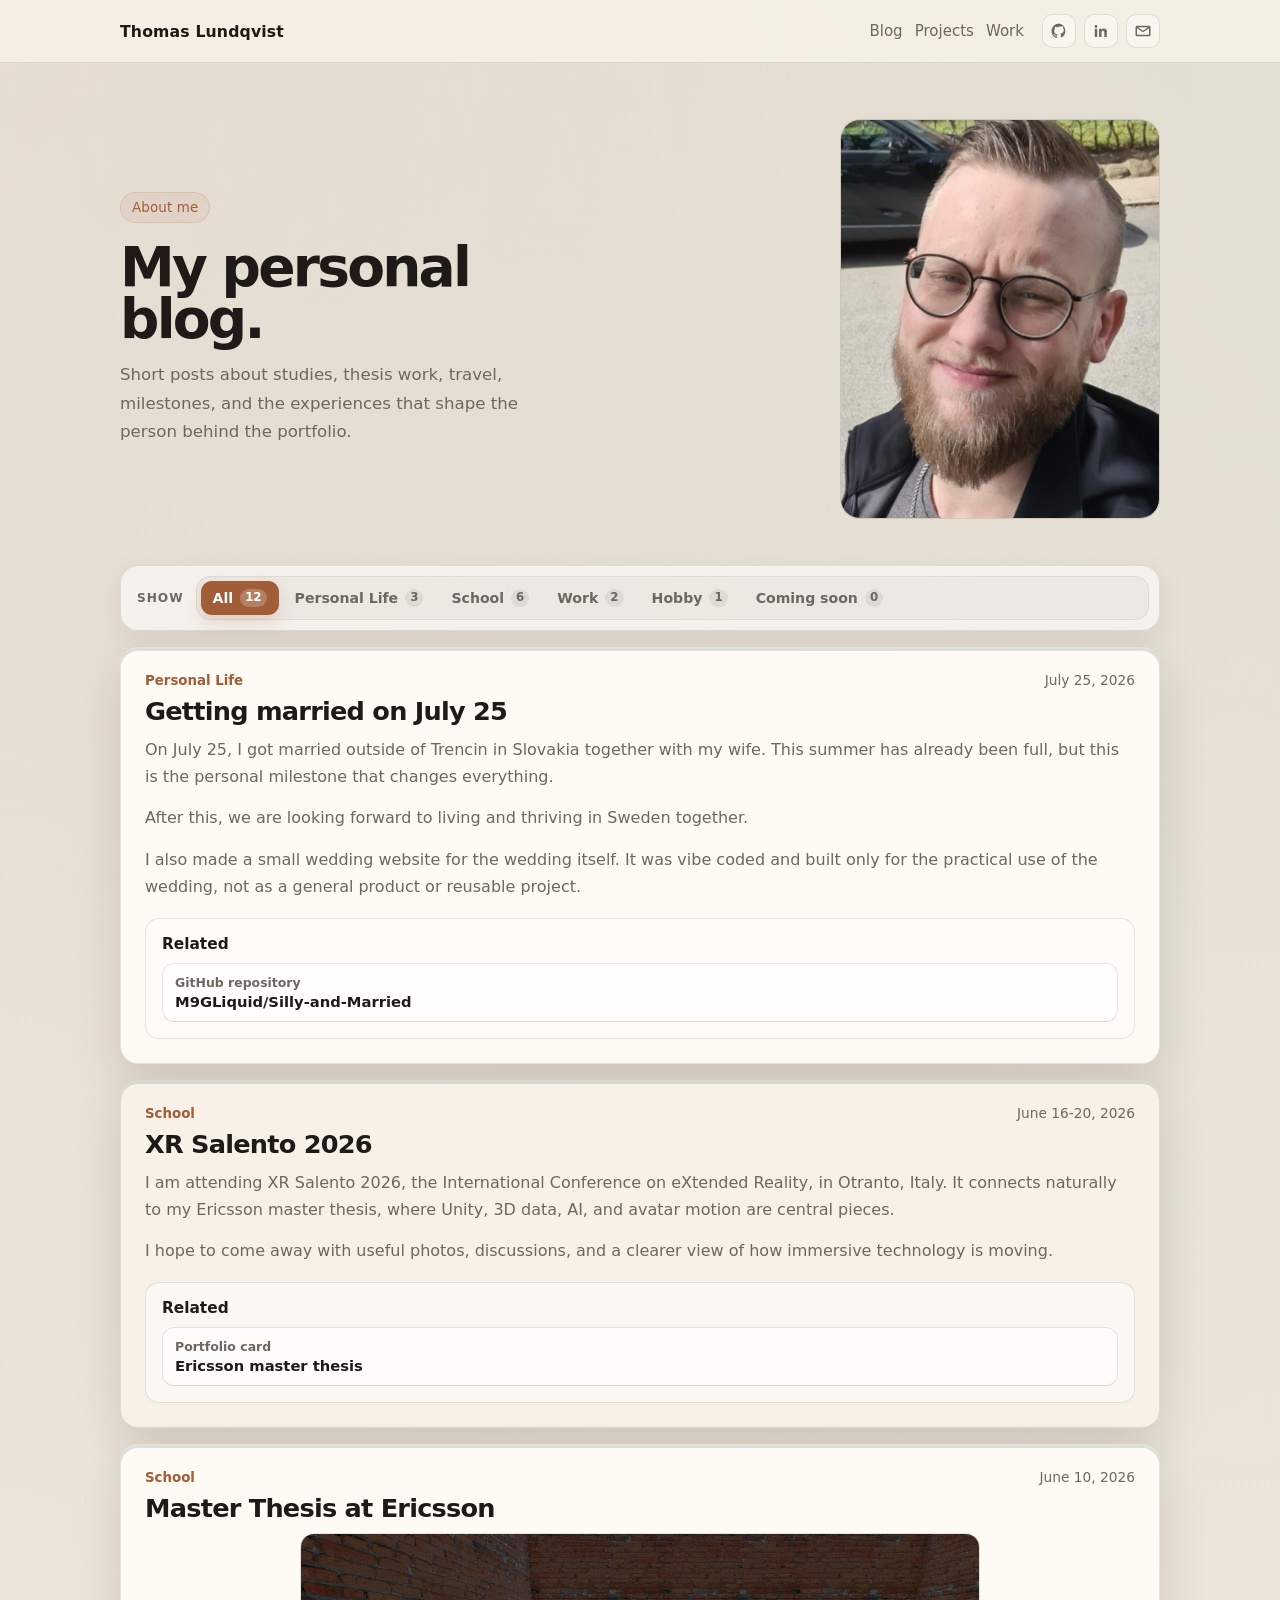
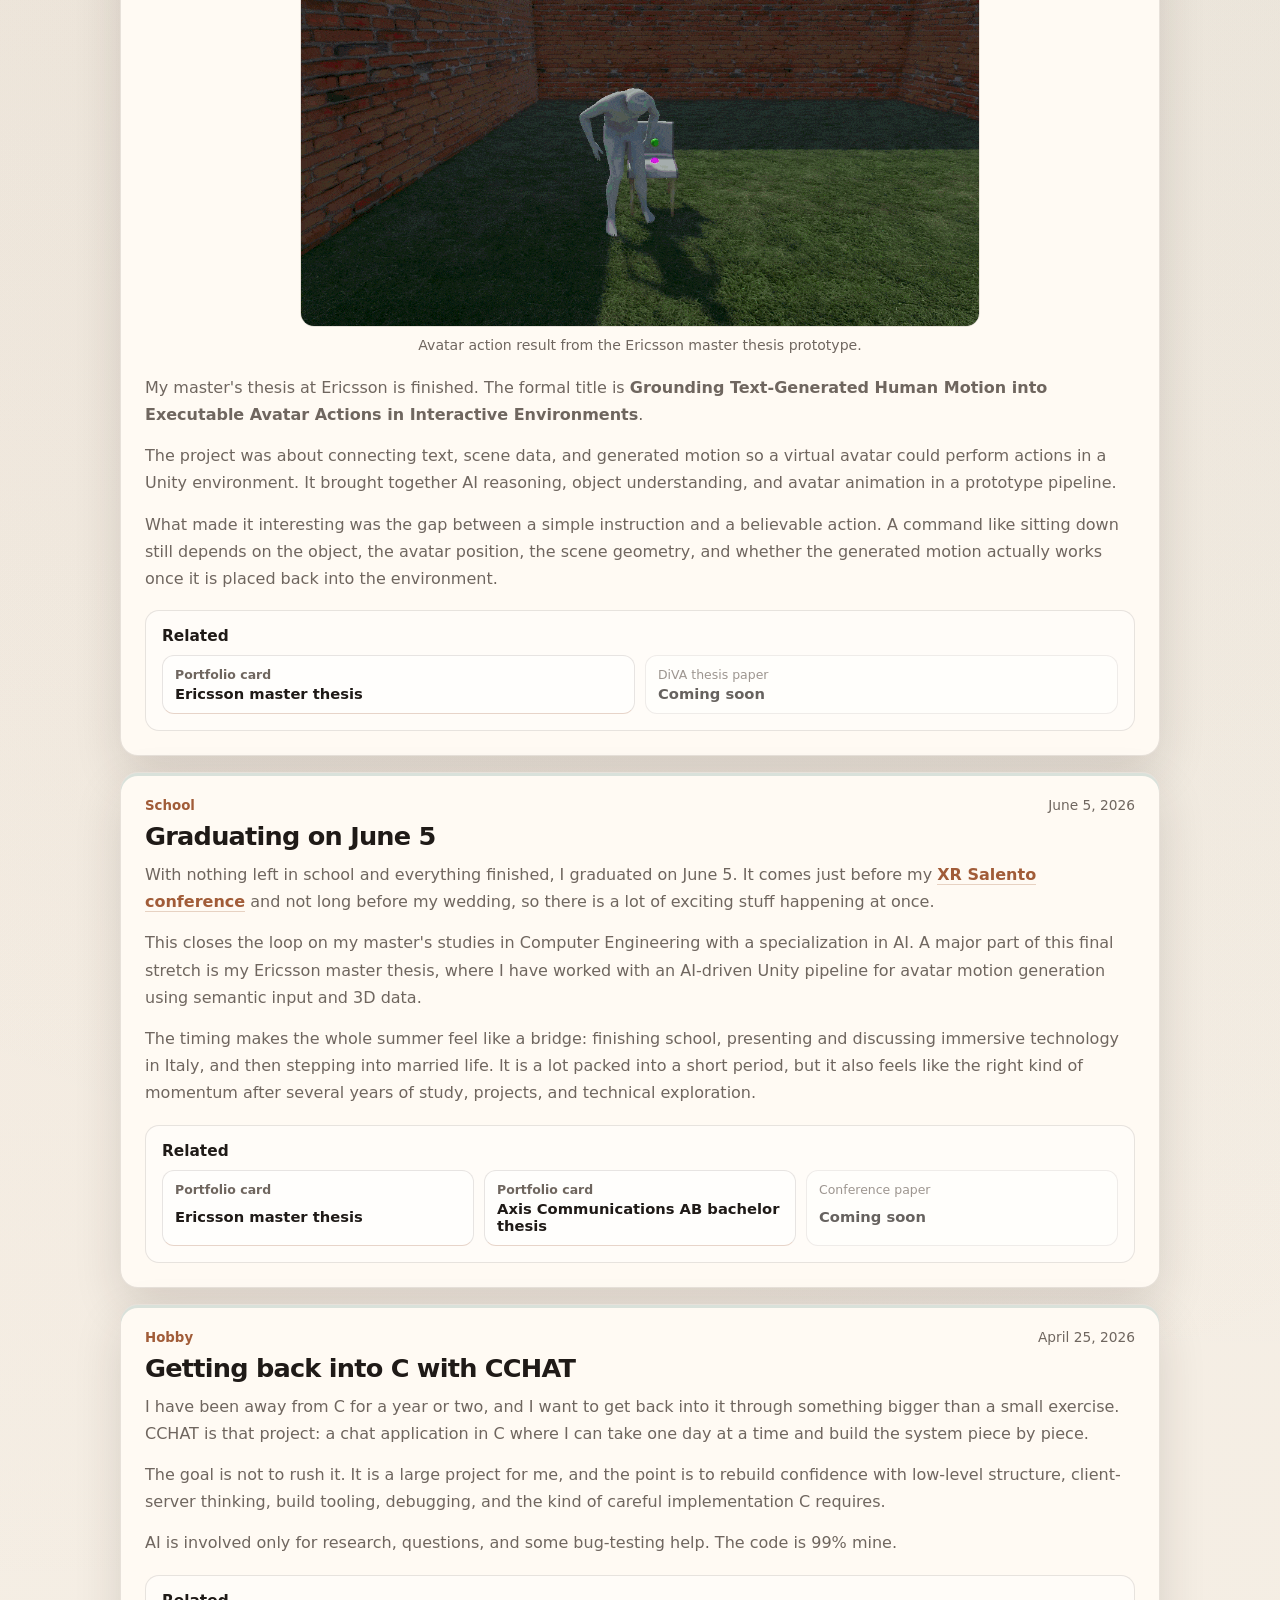
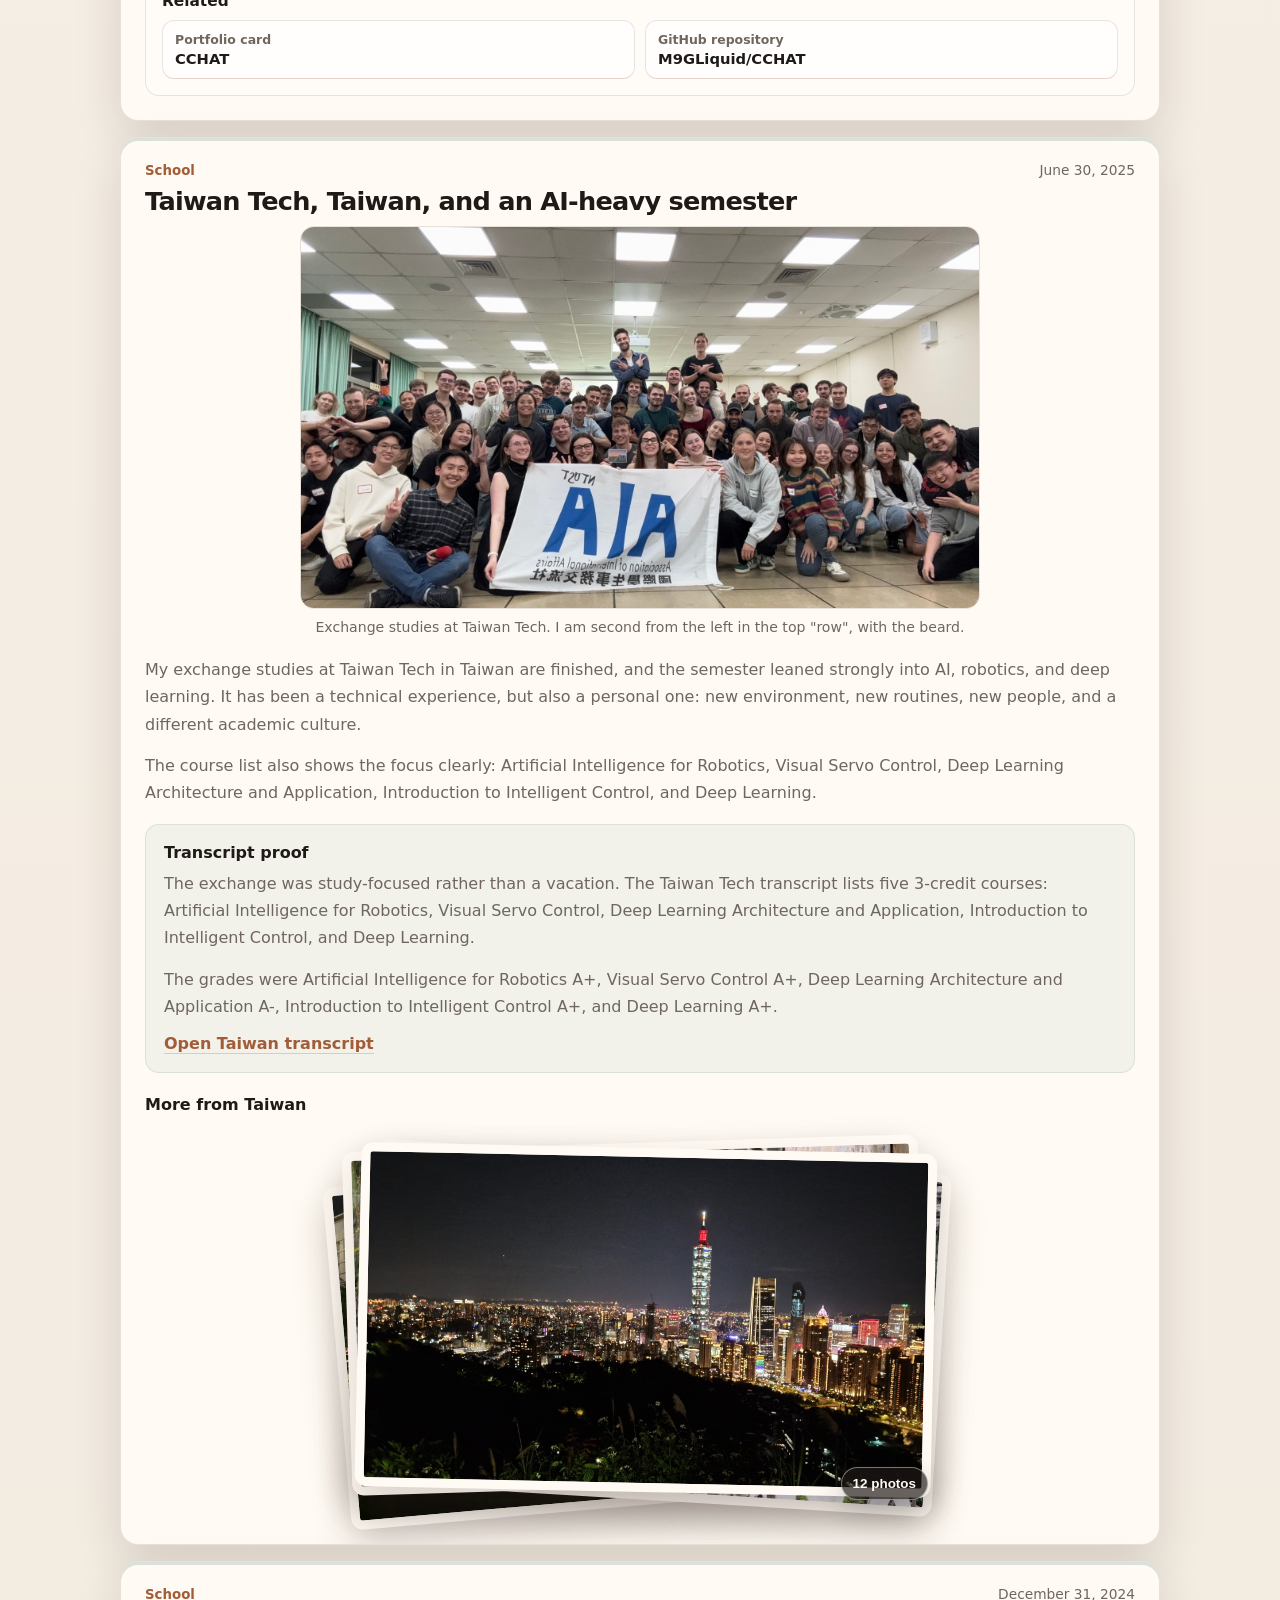
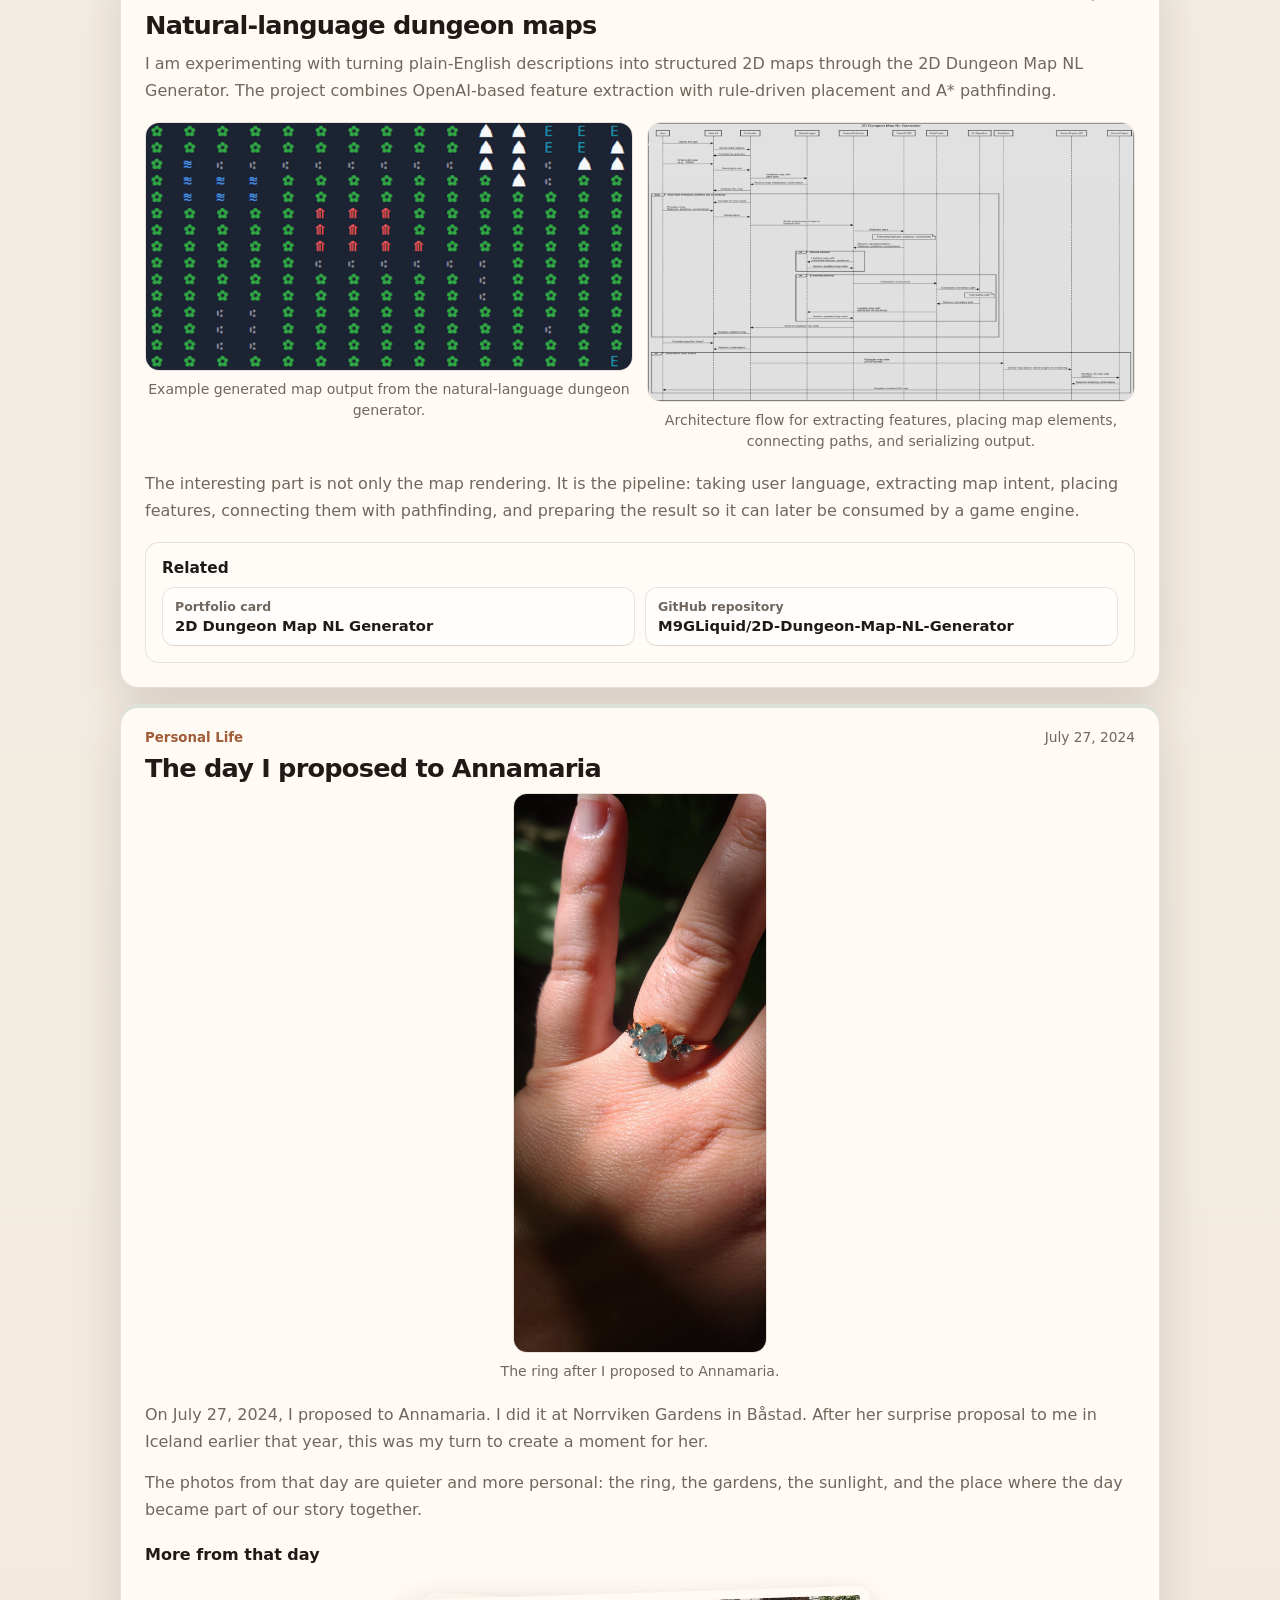
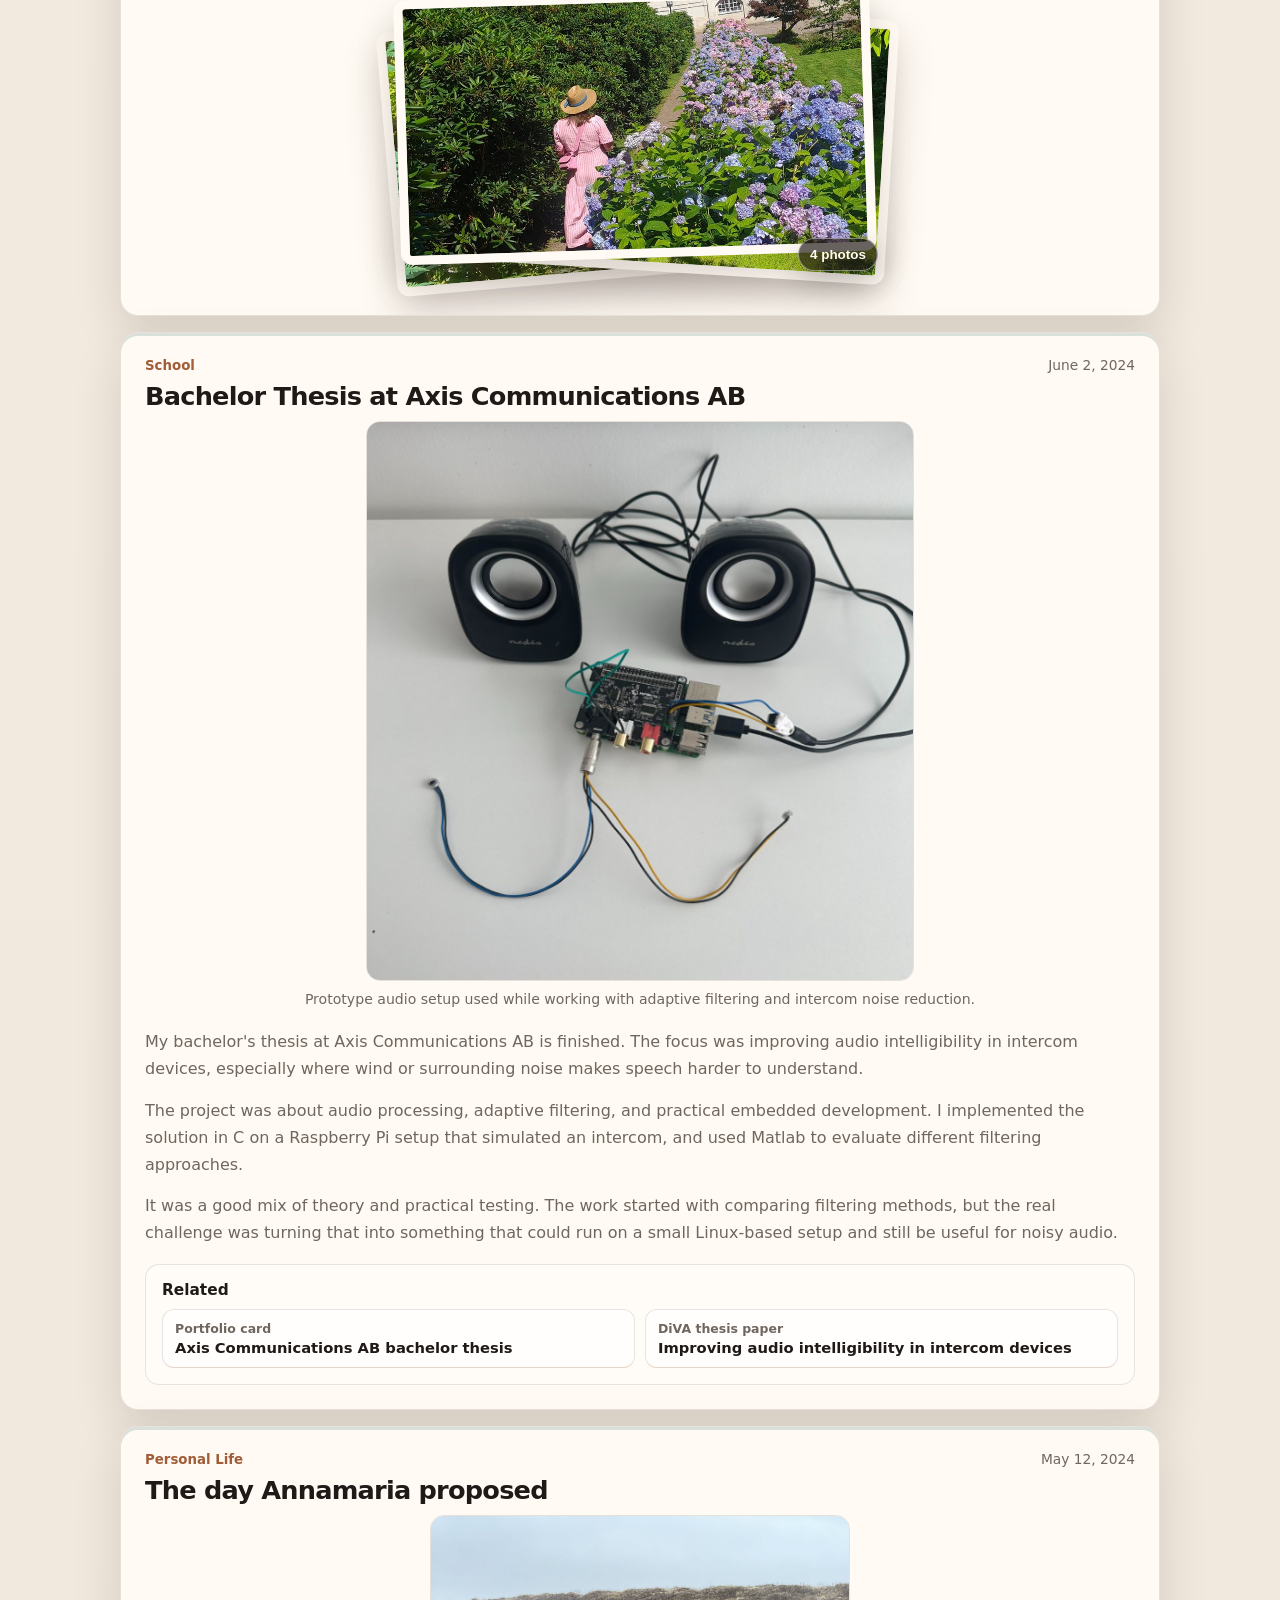
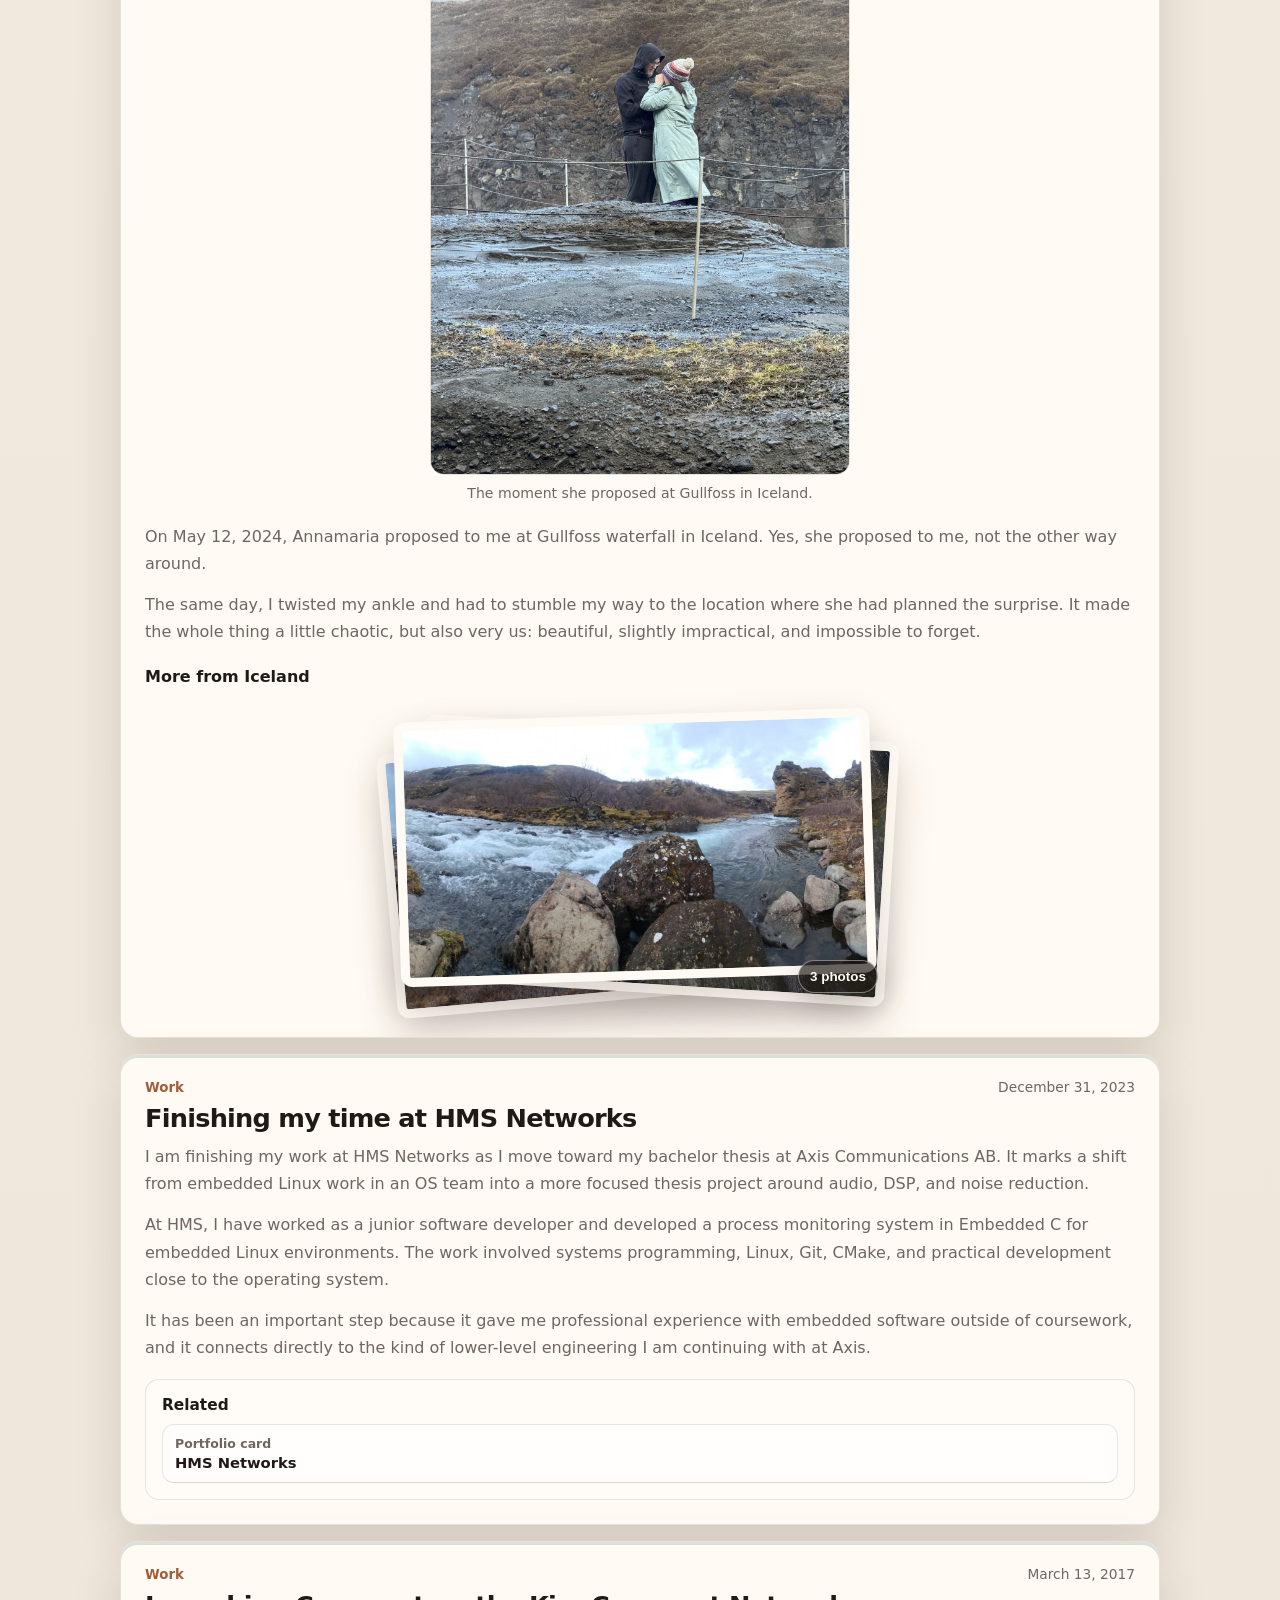
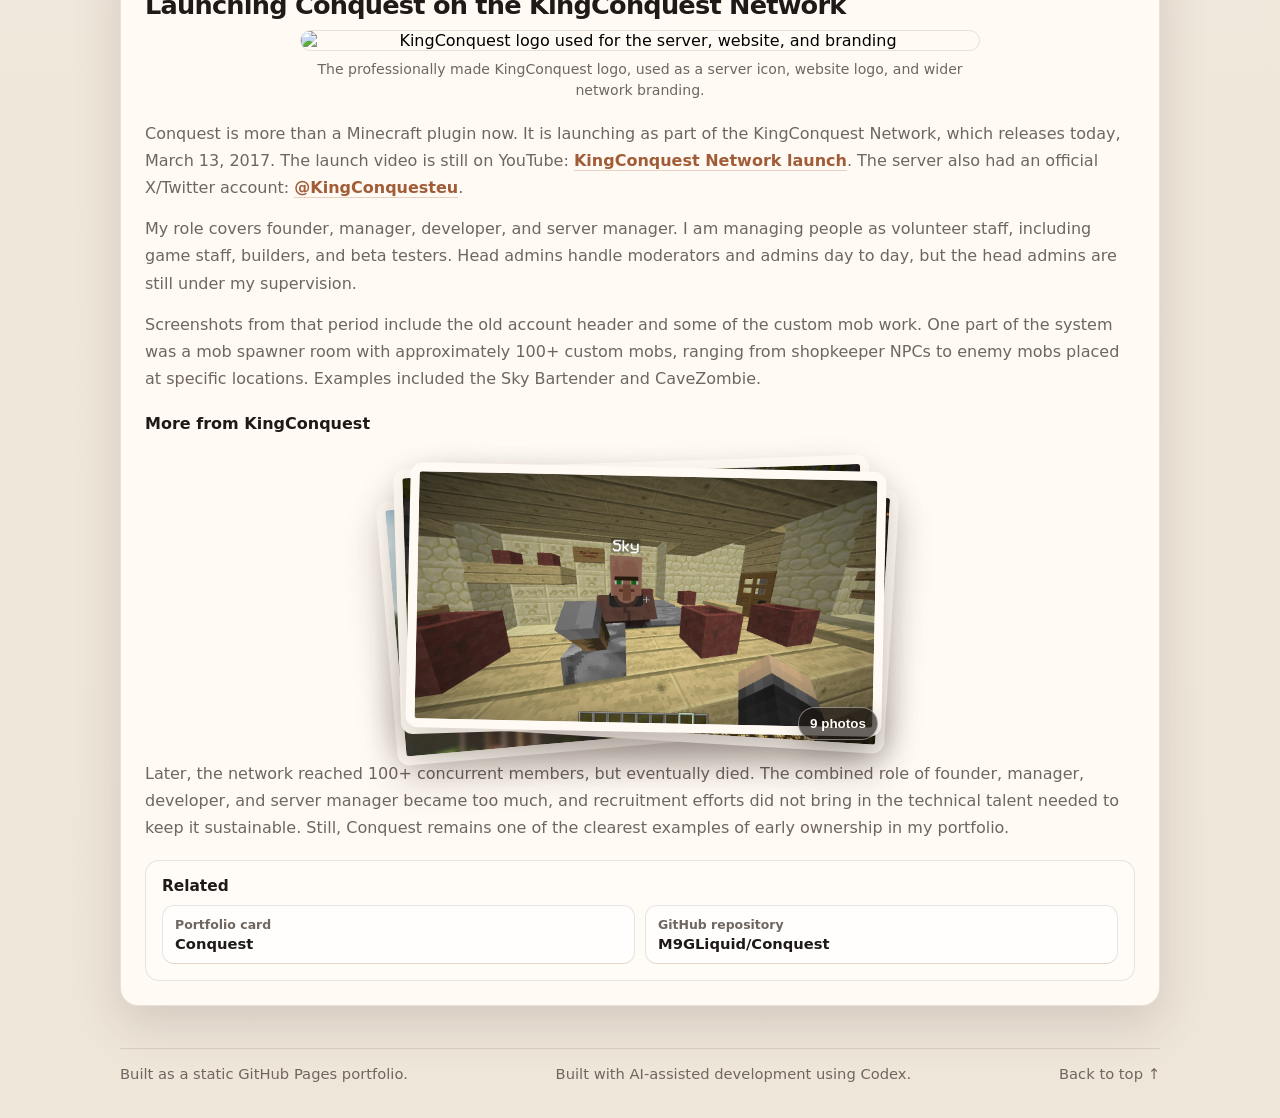
==== about.html @ 30cabc67 "feat(blog): Add portfolio blog page Add a dedicated blog page with post metadata, related links, gal" ====
<!DOCTYPE html>
<html lang="en">
<head>
  <meta charset="UTF-8" />
  <meta name="viewport" content="width=device-width, initial-scale=1.0" />
  <title>About Thomas Lundqvist</title>
  <meta name="description" content="Short posts about Thomas Lundqvist: exchange studies at Taiwan Tech, thesis work at Axis, graduation, marriage, and XR Salento." />
  <meta property="og:title" content="About Thomas Lundqvist" />
  <meta property="og:description" content="Short posts about studies, work, travel, milestones, and technical projects behind the portfolio." />
  <meta property="og:type" content="website" />
  <meta property="og:image" content="assets/profile.jpg" />
  <meta name="twitter:card" content="summary_large_image" />
  <meta name="twitter:title" content="About Thomas Lundqvist" />
  <meta name="twitter:description" content="Short posts about studies, work, travel, milestones, and technical projects behind the portfolio." />
  <meta name="twitter:image" content="assets/profile.jpg" />
  <link rel="icon" href="assets/profile.jpg" />
  <link rel="stylesheet" href="styles.css?v=20260518l" />
</head>
<body>
  <div id="siteHeader"></div>

  <main id="top">
    <section class="story-hero">
      <div class="wrap story-hero-grid">
        <div>
          <div class="eyebrow">About me</div>
          <h1>My personal blog.</h1>
          <p class="lead">
            Short posts about studies, thesis work, travel, milestones, and the experiences that shape the person behind the portfolio.
          </p>
        </div>
        <div class="portrait-frame story-portrait">
          <img
            class="portrait-image"
            src="assets/profile.jpg"
            alt="Portrait of Thomas Lundqvist"
          />
        </div>
      </div>
    </section>

    <section>
      <div class="wrap story-layout">
        <div class="blog-filter" aria-label="Filter blog posts">
          <span class="blog-filter-label">Show</span>
          <div class="blog-filter-options">
            <button class="blog-filter-chip is-active" type="button" data-filter="all">All</button>
            <button class="blog-filter-chip" type="button" data-filter="personal">Personal Life</button>
            <button class="blog-filter-chip" type="button" data-filter="school">School</button>
            <button class="blog-filter-chip" type="button" data-filter="work">Work</button>
            <button class="blog-filter-chip" type="button" data-filter="hobby">Hobby</button>
            <button class="blog-filter-chip" type="button" data-filter="coming-soon">Coming soon</button>
          </div>
        </div>

        <article class="story-card" id="marriage" data-blog-category="personal">
          <div class="story-meta">
            <small>Personal Life</small>
            <time datetime="2026-07-25">July 25, 2026</time>
          </div>
          <h2>Getting married on July 25</h2>
          <p>
            On July 25, I got married outside of Trencin in Slovakia together with my wife.
            This summer has already been full, but this is the personal milestone that changes everything.
          </p>
          <p>
            After this, we are looking forward to living and thriving in Sweden together.
          </p>
          <p>
            I also made a small wedding website for the wedding itself.
            It was vibe coded and built only for the practical use of the wedding, not as a general product or reusable project.
          </p>
        </article>

        <article class="story-card story-card--soon" id="xr-salento" data-blog-category="school">
          <div class="story-meta">
            <small>School</small>
            <time datetime="2026-06-16">June 16-20, 2026</time>
          </div>
          <h2>XR Salento 2026</h2>
          <p>
            I am attending XR Salento 2026, the International Conference on eXtended Reality, in Otranto, Italy.
            It connects naturally to my Ericsson master thesis, where Unity, 3D data, AI, and avatar motion are central pieces.
          </p>
          <p>
            I hope to come away with useful photos, discussions, and a clearer view of how immersive technology is moving.
          </p>
        </article>

        <article class="story-card" id="ericsson-thesis" data-blog-category="school">
          <div class="story-meta">
            <small>School</small>
            <time datetime="2026-06-10">June 10, 2026</time>
          </div>
          <h2>Master Thesis at Ericsson</h2>
          <figure class="story-image">
            <button class="image-modal-trigger" type="button" data-full-src="assets/avatar-sit-270-perfect.gif" data-full-alt="Unity scene showing an avatar motion result near a chair in the Ericsson thesis project" aria-label="Open full-size Ericsson thesis avatar motion GIF">
              <img src="assets/avatar-sit-270-perfect.gif" alt="Unity scene showing an avatar motion result near a chair in the Ericsson thesis project" />
            </button>
            <figcaption>Avatar action result from the Ericsson master thesis prototype.</figcaption>
          </figure>
          <p>
            My master's thesis at Ericsson is finished.
            The formal title is <strong>Grounding Text-Generated Human Motion into Executable Avatar Actions in Interactive Environments</strong>.
          </p>
          <p>
            The project was about connecting text, scene data, and generated motion so a virtual avatar could perform actions in a Unity environment.
            It brought together AI reasoning, object understanding, and avatar animation in a prototype pipeline.
          </p>
          <p>
            What made it interesting was the gap between a simple instruction and a believable action.
            A command like sitting down still depends on the object, the avatar position, the scene geometry, and whether the generated motion actually works once it is placed back into the environment.
          </p>
        </article>

        <article class="story-card" id="graduation" data-blog-category="school">
          <div class="story-meta">
            <small>School</small>
            <time datetime="2026-06-05">June 5, 2026</time>
          </div>
          <h2>Graduating on June 5</h2>
          <p>
            With nothing left in school and everything finished, I graduated on June 5.
            It comes just before my <a href="#xr-salento">XR Salento conference</a> and not long before my wedding, so there is a lot of exciting stuff happening at once.
          </p>
          <p>
            This closes the loop on my master's studies in Computer Engineering with a specialization in AI.
            A major part of this final stretch is my Ericsson master thesis, where I have worked with an AI-driven Unity pipeline for avatar motion generation using semantic input and 3D data.
          </p>
          <p>
            The timing makes the whole summer feel like a bridge: finishing school, presenting and discussing immersive technology in Italy, and then stepping into married life.
            It is a lot packed into a short period, but it also feels like the right kind of momentum after several years of study, projects, and technical exploration.
          </p>
        </article>

        <article class="story-card" id="cchat" data-blog-category="hobby">
          <div class="story-meta">
            <small>Hobby</small>
            <time datetime="2026-04-25">April 25, 2026</time>
          </div>
          <h2>Getting back into C with CCHAT</h2>
          <p>
            I have been away from C for a year or two, and I want to get back into it through something bigger than a small exercise.
            CCHAT is that project: a chat application in C where I can take one day at a time and build the system piece by piece.
          </p>
          <p>
            The goal is not to rush it. It is a large project for me, and the point is to rebuild confidence with low-level structure, client-server thinking,
            build tooling, debugging, and the kind of careful implementation C requires.
          </p>
          <p>
            AI is involved only for research, questions, and some bug-testing help. The code is 99% mine.
          </p>
        </article>

        <article class="story-card" id="nl-dungeon" data-blog-category="school">
          <div class="story-meta">
            <small>School</small>
            <time datetime="2024-12-31">December 31, 2024</time>
          </div>
          <h2>Natural-language dungeon maps</h2>
          <p>
            I am experimenting with turning plain-English descriptions into structured 2D maps through the 2D Dungeon Map NL Generator.
            The project combines OpenAI-based feature extraction with rule-driven placement and A* pathfinding.
          </p>
          <div class="story-gallery">
            <figure class="story-image">
              <button class="image-modal-trigger" type="button" data-full-src="assets/nl-dungeon-map.png" data-full-alt="Generated 2D dungeon map rendered in a terminal-style grid" aria-label="Open full-size generated dungeon map image">
                <img src="assets/nl-dungeon-map.png" alt="Generated 2D dungeon map rendered in a terminal-style grid" />
              </button>
              <figcaption>Example generated map output from the natural-language dungeon generator.</figcaption>
            </figure>
            <figure class="story-image">
              <button class="image-modal-trigger" type="button" data-full-src="assets/nl-dungeon-sequence.png" data-full-alt="Sequence diagram for the 2D Dungeon Map NL Generator architecture" aria-label="Open full-size dungeon generator sequence diagram">
                <img src="assets/nl-dungeon-sequence.png" alt="Sequence diagram for the 2D Dungeon Map NL Generator architecture" />
              </button>
              <figcaption>Architecture flow for extracting features, placing map elements, connecting paths, and serializing output.</figcaption>
            </figure>
          </div>
          <p>
            The interesting part is not only the map rendering. It is the pipeline: taking user language, extracting map intent, placing features,
            connecting them with pathfinding, and preparing the result so it can later be consumed by a game engine.
          </p>
        </article>

        <article class="story-card" id="exchange" data-blog-category="school">
          <div class="story-meta">
            <small>School</small>
            <time datetime="2025-06-30">June 30, 2025</time>
          </div>
          <h2>Taiwan Tech, Taiwan, and an AI-heavy semester</h2>
          <figure class="story-image">
            <button class="image-modal-trigger" type="button" data-full-src="assets/taiwan-group.jpg" data-full-alt="Group photo from exchange studies in Taiwan Tech with Thomas Lundqvist second from the left in the top row" aria-label="Open full-size Taiwan exchange group photo">
              <img src="assets/taiwan-group.jpg" alt="Group photo from exchange studies in Taiwan Tech with Thomas Lundqvist second from the left in the top row" />
            </button>
            <figcaption>Exchange studies at Taiwan Tech. I am second from the left in the top "row", with the beard.</figcaption>
          </figure>
          <p>
            My exchange studies at Taiwan Tech in Taiwan are finished, and the semester leaned strongly into AI, robotics, and deep learning.
            It has been a technical experience, but also a personal one: new environment, new routines, new people, and a different academic culture.
          </p>
          <p>
            The course list also shows the focus clearly: Artificial Intelligence for Robotics, Visual Servo Control, Deep Learning Architecture and Application,
            Introduction to Intelligent Control, and Deep Learning.
          </p>
          <div class="proof-box">
            <h3>Transcript proof</h3>
            <p>
              The exchange was study-focused rather than a vacation. The Taiwan Tech transcript lists five 3-credit courses:
              Artificial Intelligence for Robotics, Visual Servo Control, Deep Learning Architecture and Application,
              Introduction to Intelligent Control, and Deep Learning.
            </p>
            <p>
              The grades were Artificial Intelligence for Robotics A+, Visual Servo Control A+,
              Deep Learning Architecture and Application A-, Introduction to Intelligent Control A+,
              and Deep Learning A+.
            </p>
            <a class="proof-link" href="assets/Transcript-Taiwan.pdf" target="_blank" rel="noreferrer">Open Taiwan transcript</a>
          </div>
          <h3 class="story-subhead">More from Taiwan</h3>
          <button class="photo-stack" type="button" data-gallery="taiwan" aria-label="Open Taiwan photo gallery">
            <span class="photo-stack-card photo-stack-card--one">
              <img src="assets/taiwan-extra-01-harbor-night.jpg" alt="Night harbor view in Taiwan with city lights reflected on the water" />
            </span>
            <span class="photo-stack-card photo-stack-card--two">
              <img src="assets/taiwan-extra-07-suspension-bridge.jpg" alt="Colorful suspension bridge in the mountains of Taiwan" />
            </span>
            <span class="photo-stack-card photo-stack-card--three">
              <img src="assets/taiwan-extra-12-waterfall-stairs.jpg" alt="Sitting by a waterfall stair path during the Taiwan exchange trip" />
            </span>
            <span class="photo-stack-card photo-stack-card--four">
              <img src="assets/taiwan-extra-05-skyline-night.jpg" alt="Taipei skyline at night viewed from above" />
            </span>
            <span class="photo-stack-count">12 photos</span>
          </button>
        </article>

        <article class="story-card" id="axis-thesis" data-blog-category="school">
          <div class="story-meta">
            <small>School</small>
            <time datetime="2024-06-02">June 2, 2024</time>
          </div>
          <h2>Bachelor Thesis at Axis Communications AB</h2>
          <figure class="story-image">
            <button class="image-modal-trigger" type="button" data-full-src="assets/axis-bachelor.png" data-full-alt="Raspberry Pi audio test setup with speakers and microphone wires for the Axis bachelor thesis" aria-label="Open full-size Axis bachelor thesis image">
              <img src="assets/axis-bachelor.png" alt="Raspberry Pi audio test setup with speakers and microphone wires for the Axis bachelor thesis" />
            </button>
            <figcaption>Prototype audio setup used while working with adaptive filtering and intercom noise reduction.</figcaption>
          </figure>
          <p>
            My bachelor's thesis at Axis Communications AB is finished.
            The focus was improving audio intelligibility in intercom devices, especially where wind or surrounding noise makes speech harder to understand.
          </p>
          <p>
            The project was about audio processing, adaptive filtering, and practical embedded development.
            I implemented the solution in C on a Raspberry Pi setup that simulated an intercom, and used Matlab to evaluate different filtering approaches.
          </p>
          <p>
            It was a good mix of theory and practical testing.
            The work started with comparing filtering methods, but the real challenge was turning that into something that could run on a small Linux-based setup and still be useful for noisy audio.
          </p>
        </article>

        <article class="story-card" id="hms-networks" data-blog-category="work">
          <div class="story-meta">
            <small>Work</small>
            <time datetime="2023-12-31">December 31, 2023</time>
          </div>
          <h2>Finishing my time at HMS Networks</h2>
          <p>
            I am finishing my work at HMS Networks as I move toward my bachelor thesis at Axis Communications AB.
            It marks a shift from embedded Linux work in an OS team into a more focused thesis project around audio, DSP, and noise reduction.
          </p>
          <p>
            At HMS, I have worked as a junior software developer and developed a process monitoring system in Embedded C for embedded Linux environments.
            The work involved systems programming, Linux, Git, CMake, and practical development close to the operating system.
          </p>
          <p>
            It has been an important step because it gave me professional experience with embedded software outside of coursework, and it connects directly to the kind of lower-level engineering I am continuing with at Axis.
          </p>
        </article>

        <article class="story-card" id="proposal" data-blog-category="personal">
          <div class="story-meta">
            <small>Personal Life</small>
            <time datetime="2024-05-12">May 12, 2024</time>
          </div>
          <h2>The day Annamaria proposed</h2>
          <figure class="story-image">
            <button class="image-modal-trigger" type="button" data-full-src="assets/proposal-gullfoss-proposal.jpg" data-full-alt="Annamaria proposing at Gullfoss waterfall in Iceland" aria-label="Open full-size Gullfoss proposal photo">
              <img src="assets/proposal-gullfoss-proposal.jpg" alt="Annamaria proposing at Gullfoss waterfall in Iceland" />
            </button>
            <figcaption>The moment she proposed at Gullfoss in Iceland.</figcaption>
          </figure>
          <p>
            On May 12, 2024, Annamaria proposed to me at Gullfoss waterfall in Iceland.
            Yes, she proposed to me, not the other way around.
          </p>
          <p>
            The same day, I twisted my ankle and had to stumble my way to the location where she had planned the surprise.
            It made the whole thing a little chaotic, but also very us: beautiful, slightly impractical, and impossible to forget.
          </p>
          <h3 class="story-subhead">More from Iceland</h3>
          <button class="photo-stack photo-stack--compact" type="button" data-gallery="iceland" aria-label="Open Iceland trip photo gallery">
            <span class="photo-stack-card photo-stack-card--one">
              <img src="assets/iceland-extra-01-valley.jpg" alt="Wide Iceland valley view with cliffs and cloudy sky" />
            </span>
            <span class="photo-stack-card photo-stack-card--two">
              <img src="assets/iceland-extra-02-waterfall.jpg" alt="Standing under an Iceland waterfall" />
            </span>
            <span class="photo-stack-card photo-stack-card--three">
              <img src="assets/iceland-extra-03-river-panorama.jpg" alt="Panoramic river and rock formations in Iceland" />
            </span>
            <span class="photo-stack-count">3 photos</span>
          </button>
        </article>

        <article class="story-card" id="annamaria-proposal" data-blog-category="personal">
          <div class="story-meta">
            <small>Personal Life</small>
            <time datetime="2024-07-27">July 27, 2024</time>
          </div>
          <h2>The day I proposed to Annamaria</h2>
          <figure class="story-image">
            <button class="image-modal-trigger" type="button" data-full-src="assets/annamaria-proposal-01-ring.jpg" data-full-alt="Annamaria wearing the proposal ring" aria-label="Open full-size proposal ring photo">
              <img src="assets/annamaria-proposal-01-ring.jpg" alt="Annamaria wearing the proposal ring" />
            </button>
            <figcaption>The ring after I proposed to Annamaria.</figcaption>
          </figure>
          <p>
            On July 27, 2024, I proposed to Annamaria.
            I did it at Norrviken Gardens in Båstad.
            After her surprise proposal to me in Iceland earlier that year, this was my turn to create a moment for her.
          </p>
          <p>
            The photos from that day are quieter and more personal: the ring, the gardens, the sunlight, and the place where the day became part of our story together.
          </p>
          <h3 class="story-subhead">More from that day</h3>
          <button class="photo-stack photo-stack--compact" type="button" data-gallery="annamariaProposal" aria-label="Open Annamaria proposal photo gallery">
            <span class="photo-stack-card photo-stack-card--one">
              <img src="assets/annamaria-proposal-02-garden-pond.jpg" alt="Pond and greenery at Norrviken Gardens in Båstad from the proposal day" />
            </span>
            <span class="photo-stack-card photo-stack-card--two">
              <img src="assets/annamaria-proposal-03-garden-dress.jpg" alt="Annamaria in a pink dress at Norrviken Gardens in Båstad" />
            </span>
            <span class="photo-stack-card photo-stack-card--three">
              <img src="assets/annamaria-proposal-04-hydrangeas.jpg" alt="Annamaria near hydrangeas at Norrviken Gardens in Båstad" />
            </span>
            <span class="photo-stack-count">4 photos</span>
          </button>
        </article>

        <article class="story-card" id="kingconquest" data-blog-category="work">
          <div class="story-meta">
            <small>Work</small>
            <time datetime="2017-03-13">March 13, 2017</time>
          </div>
          <h2>Launching Conquest on the KingConquest Network</h2>
          <figure class="story-image">
            <button class="image-modal-trigger" type="button" data-full-src="assets/kingconquest-logo.png" data-full-alt="KingConquest logo used for the server, website, and branding" aria-label="Open full-size KingConquest logo">
              <img src="assets/kingconquest-logo.png" alt="KingConquest logo used for the server, website, and branding" />
            </button>
            <figcaption>The professionally made KingConquest logo, used as a server icon, website logo, and wider network branding.</figcaption>
          </figure>
          <p>
            Conquest is more than a Minecraft plugin now. It is launching as part of the KingConquest Network, which releases today, March 13, 2017.
            The launch video is still on YouTube:
            <a href="https://www.youtube.com/watch?v=WAA_3L1lddU" target="_blank" rel="noreferrer">KingConquest Network launch</a>.
            The server also had an official X/Twitter account:
            <a href="https://x.com/KingConquesteu" target="_blank" rel="noreferrer">@KingConquesteu</a>.
          </p>
          <p>
            My role covers founder, manager, developer, and server manager.
            I am managing people as volunteer staff, including game staff, builders, and beta testers. Head admins handle moderators and admins day to day,
            but the head admins are still under my supervision.
          </p>
          <p>
            Screenshots from that period include the old account header and some of the custom mob work.
            One part of the system was a mob spawner room with approximately 100+ custom mobs, ranging from shopkeeper NPCs to enemy mobs placed at specific locations.
            Examples included the Sky Bartender and CaveZombie.
          </p>
          <h3 class="story-subhead">More from KingConquest</h3>
          <button class="photo-stack photo-stack--compact" type="button" data-gallery="kingconquest" aria-label="Open KingConquest photo gallery">
            <span class="photo-stack-card photo-stack-card--one">
              <img src="assets/kingconquest-twitter-header.png" alt="KingConquest X account header image" />
            </span>
            <span class="photo-stack-card photo-stack-card--two">
              <img src="assets/kingconquest-mob-spawner-room.jpg" alt="KingConquest mob spawner room with rows of custom mob slots" />
            </span>
            <span class="photo-stack-card photo-stack-card--three">
              <img src="assets/kingconquest-cavezombie.png" alt="CaveZombie custom mob in KingConquest" />
            </span>
            <span class="photo-stack-card photo-stack-card--four">
              <img src="assets/kingconquest-sky-bartender.png" alt="Sky Bartender custom NPC in KingConquest" />
            </span>
            <span class="photo-stack-count">9 photos</span>
          </button>
          <p>
            Later, the network reached 100+ concurrent members, but eventually died.
            The combined role of founder, manager, developer, and server manager became too much, and recruitment efforts did not bring in the technical talent needed to keep it sustainable.
            Still, Conquest remains one of the clearest examples of early ownership in my portfolio.
          </p>
        </article>
      </div>
    </section>
  </main>

  <div id="siteFooter"></div>

  <div class="image-modal" id="imageModal" aria-hidden="true">
    <button class="image-modal-backdrop" type="button" aria-label="Close full-size image"></button>
    <div class="image-modal-panel" role="dialog" aria-modal="true" aria-label="Full-size image preview">
      <button class="image-modal-close" type="button" aria-label="Close full-size image">X</button>
      <img id="imageModalImg" src="" alt="" />
    </div>
  </div>

  <div class="gallery-modal" id="galleryModal" aria-hidden="true">
    <button class="gallery-modal-backdrop" type="button" aria-label="Close gallery"></button>
    <div class="gallery-modal-panel" role="dialog" aria-modal="true" aria-label="Photo gallery">
      <button class="gallery-modal-close" type="button" aria-label="Close gallery">X</button>
      <button class="gallery-modal-nav gallery-modal-prev" type="button" aria-label="Previous photo">&lsaquo;</button>
      <figure class="gallery-modal-figure">
        <img id="galleryModalImg" src="" alt="" />
        <figcaption>
          <span id="galleryModalCaption"></span>
          <span id="galleryModalCounter"></span>
        </figcaption>
      </figure>
      <button class="gallery-modal-nav gallery-modal-next" type="button" aria-label="Next photo">&rsaquo;</button>
    </div>
  </div>

  <script type="module">
    import { siteHeaderHtml } from './sections/header.js?v=20260518h';
    import { footerHtml } from './sections/footer.js?v=20260518h';

    document.getElementById('siteHeader').innerHTML = siteHeaderHtml({
      homeHref: 'index.html',
      sectionPrefix: 'index.html'
    });
    document.getElementById('siteFooter').innerHTML = footerHtml;

    const modal = document.getElementById('imageModal');
    const modalImg = document.getElementById('imageModalImg');
    const closeButtons = modal.querySelectorAll('.image-modal-close, .image-modal-backdrop');
    const galleries = {
      taiwan: [
        { src: 'assets/taiwan-extra-01-harbor-night.jpg', alt: 'Night harbor view in Taiwan with city lights reflected on the water', caption: 'Harbor lights reflected on the water at night.' },
        { src: 'assets/taiwan-extra-02-night-market.jpg', alt: 'Selfie in a crowded Taiwan night market', caption: 'Night market evening with food stalls and crowds.' },
        { src: 'assets/taiwan-extra-03-taipei-101-night.jpg', alt: 'Taipei 101 lit up at night', caption: 'Taipei 101 at night.' },
        { src: 'assets/taiwan-extra-04-metro-night.jpg', alt: 'Taiwan city street and metro line at night', caption: 'City lights along the elevated metro line.' },
        { src: 'assets/taiwan-extra-05-skyline-night.jpg', alt: 'Taipei skyline at night viewed from above', caption: 'Taipei skyline from above.' },
        { src: 'assets/taiwan-extra-06-temple-night.jpg', alt: 'Taiwan temple at night with lanterns and visitors', caption: 'Temple visit with lanterns in the evening.' },
        { src: 'assets/taiwan-extra-07-suspension-bridge.jpg', alt: 'Colorful suspension bridge in the mountains of Taiwan', caption: 'Suspension bridge in the mountains.' },
        { src: 'assets/taiwan-extra-08-city-view-selfie.jpg', alt: 'Selfie with Taipei city view in the background', caption: 'City view from the hills.' },
        { src: 'assets/taiwan-extra-09-harbor-sunset.jpg', alt: 'Ship on the water during sunset in Taiwan', caption: 'Harbor sunset with a ship leaving the waterway.' },
        { src: 'assets/taiwan-extra-10-riverside-mountain.jpg', alt: 'Mountain riverside view in Taiwan', caption: 'Riverside view outside the city.' },
        { src: 'assets/taiwan-extra-11-hillside-building.jpg', alt: 'Traditional hillside building surrounded by greenery in Taiwan', caption: 'Hillside architecture surrounded by greenery.' },
        { src: 'assets/taiwan-extra-12-waterfall-stairs.jpg', alt: 'Sitting by a waterfall stair path during the Taiwan exchange trip', caption: 'Waterfall stairs during the Taiwan exchange trip.' }
      ],
      iceland: [
        { src: 'assets/iceland-extra-01-valley.jpg', alt: 'Wide Iceland valley view with cliffs and cloudy sky', caption: 'Iceland valley view from the trip.' },
        { src: 'assets/iceland-extra-02-waterfall.jpg', alt: 'Standing under an Iceland waterfall', caption: 'Waterfall stop during the Iceland trip.' },
        { src: 'assets/iceland-extra-03-river-panorama.jpg', alt: 'Panoramic river and rock formations in Iceland', caption: 'River and rock formations in Iceland.' }
      ],
      annamariaProposal: [
        { src: 'assets/annamaria-proposal-01-ring.jpg', alt: 'Annamaria wearing the proposal ring', caption: 'The ring after I proposed to Annamaria.' },
        { src: 'assets/annamaria-proposal-02-garden-pond.jpg', alt: 'Pond and greenery at Norrviken Gardens in Båstad from the proposal day', caption: 'Norrviken Gardens in Båstad on the proposal day.' },
        { src: 'assets/annamaria-proposal-03-garden-dress.jpg', alt: 'Annamaria in a pink dress at Norrviken Gardens in Båstad', caption: 'Annamaria at Norrviken Gardens.' },
        { src: 'assets/annamaria-proposal-04-hydrangeas.jpg', alt: 'Annamaria near hydrangeas at Norrviken Gardens in Båstad', caption: 'Hydrangeas and sunlight at Norrviken Gardens.' }
      ],
      kingconquest: [
        { src: 'assets/kingconquest-twitter-header.png', alt: 'KingConquest X account header image', caption: 'Header image used for the KingConquest X/Twitter account.' },
        { src: 'assets/kingconquest-mob-spawner-room.jpg', alt: 'KingConquest mob spawner room with rows of custom mob slots', caption: 'Mob spawner room with approximately 100+ custom mobs, including shopkeeper NPCs and location-specific enemies.' },
        { src: 'assets/kingconquest-cavezombie.png', alt: 'CaveZombie custom mob in KingConquest', caption: 'CaveZombie, one of the custom enemy mobs.' },
        { src: 'assets/kingconquest-sky-bartender.png', alt: 'Sky Bartender custom NPC in KingConquest', caption: 'Sky Bartender, one of the custom NPC mobs.' },
        { src: 'assets/kingconquest-custom-mob-well.png', alt: 'Well preview location for CaveZombie and custom mobs in KingConquest', caption: 'Well preview connected to CaveZombie and the custom mobs in the town area.' },
        { src: 'assets/kingconquest-desert-town.png', alt: 'Town area used for the CaveZombie and custom mob preview in KingConquest', caption: 'Town area where the well preview and custom mobs were placed.' },
        { src: 'assets/kingconquest-build-1.png', alt: 'KingConquest network build with water and village scenery', caption: 'Build work from the KingConquest builder team.' },
        { src: 'assets/kingconquest-build-2.png', alt: 'KingConquest network build with ships on water', caption: 'Ship build created by the builder team.' },
        { src: 'assets/kingconquest-build-3.png', alt: 'KingConquest network fantasy tree and landscape build', caption: 'Large-scale fantasy build created by the builder team.' }
      ]
    };
    const galleryModal = document.getElementById('galleryModal');
    const galleryModalImg = document.getElementById('galleryModalImg');
    const galleryModalCaption = document.getElementById('galleryModalCaption');
    const galleryModalCounter = document.getElementById('galleryModalCounter');
    const galleryCloseButtons = galleryModal.querySelectorAll('.gallery-modal-close, .gallery-modal-backdrop');
    const galleryPrev = galleryModal.querySelector('.gallery-modal-prev');
    const galleryNext = galleryModal.querySelector('.gallery-modal-next');
    let activeGallery = [];
    let activeGalleryIndex = 0;

    const closeModal = () => {
      modal.classList.remove('is-open');
      modal.setAttribute('aria-hidden', 'true');
      modalImg.src = '';
      modalImg.alt = '';
    };

    const renderGalleryImage = () => {
      const photo = activeGallery[activeGalleryIndex];
      if (!photo) return;

      galleryModalImg.src = photo.src;
      galleryModalImg.alt = photo.alt;
      galleryModalCaption.textContent = photo.caption;
      galleryModalCounter.textContent = `${activeGalleryIndex + 1} / ${activeGallery.length}`;
      galleryPrev.disabled = activeGalleryIndex === 0;
      galleryNext.disabled = activeGalleryIndex === activeGallery.length - 1;
    };

    const openGallery = (galleryKey) => {
      activeGallery = galleries[galleryKey] || [];
      activeGalleryIndex = 0;
      if (!activeGallery.length) return;

      closeModal();
      renderGalleryImage();
      galleryModal.classList.add('is-open');
      galleryModal.setAttribute('aria-hidden', 'false');
    };

    const closeGallery = () => {
      galleryModal.classList.remove('is-open');
      galleryModal.setAttribute('aria-hidden', 'true');
      galleryModalImg.src = '';
      galleryModalImg.alt = '';
      activeGallery = [];
      activeGalleryIndex = 0;
    };

    const showGalleryOffset = (offset) => {
      if (!activeGallery.length) return;
      activeGalleryIndex = Math.min(Math.max(activeGalleryIndex + offset, 0), activeGallery.length - 1);
      renderGalleryImage();
    };

    document.querySelectorAll('.image-modal-trigger').forEach((trigger) => {
      trigger.addEventListener('click', () => {
        modalImg.src = trigger.dataset.fullSrc;
        modalImg.alt = trigger.dataset.fullAlt || '';
        modal.classList.add('is-open');
        modal.setAttribute('aria-hidden', 'false');
      });
    });

    closeButtons.forEach((button) => {
      button.addEventListener('click', closeModal);
    });

    document.querySelectorAll('.photo-stack').forEach((button) => {
      button.addEventListener('click', () => {
        openGallery(button.dataset.gallery);
      });
    });

    galleryCloseButtons.forEach((button) => {
      button.addEventListener('click', closeGallery);
    });

    galleryPrev.addEventListener('click', () => {
      showGalleryOffset(-1);
    });

    galleryNext.addEventListener('click', () => {
      showGalleryOffset(1);
    });

    document.addEventListener('keydown', (event) => {
      if (event.key === 'Escape' && modal.classList.contains('is-open')) {
        closeModal();
      }
      if (event.key === 'Escape' && galleryModal.classList.contains('is-open')) {
        closeGallery();
      }
      if (event.key === 'ArrowLeft' && galleryModal.classList.contains('is-open')) {
        showGalleryOffset(-1);
      }
      if (event.key === 'ArrowRight' && galleryModal.classList.contains('is-open')) {
        showGalleryOffset(1);
      }
    });

    const blogList = document.querySelector('.story-layout');
    const filterButtons = document.querySelectorAll('.blog-filter-chip');
    const blogPosts = Array.from(document.querySelectorAll('.story-card[data-blog-category]'));
    const relatedPostLinks = {
      marriage: [
        { label: 'GitHub repository', title: 'M9GLiquid/Silly-and-Married', href: 'https://github.com/M9GLiquid/Silly-and-Married', external: true }
      ],
      'xr-salento': [
        { label: 'Portfolio card', title: 'Ericsson master thesis', href: 'index.html#work-ericsson' }
      ],
      'ericsson-thesis': [
        { label: 'Portfolio card', title: 'Ericsson master thesis', href: 'index.html#work-ericsson' },
        { label: 'DiVA thesis paper', title: 'Coming soon' }
      ],
      graduation: [
        { label: 'Portfolio card', title: 'Ericsson master thesis', href: 'index.html#work-ericsson' },
        { label: 'Portfolio card', title: 'Axis Communications AB bachelor thesis', href: 'index.html#work-axis-communications-ab' },
        { label: 'Conference paper', title: 'Coming soon' }
      ],
      cchat: [
        { label: 'Portfolio card', title: 'CCHAT', href: 'index.html#project-cchat' },
        { label: 'GitHub repository', title: 'M9GLiquid/CCHAT', href: 'https://github.com/M9GLiquid/CCHAT', external: true }
      ],
      'nl-dungeon': [
        { label: 'Portfolio card', title: '2D Dungeon Map NL Generator', href: 'index.html#project-2d-dungeon-map-nl-generator' },
        { label: 'GitHub repository', title: 'M9GLiquid/2D-Dungeon-Map-NL-Generator', href: 'https://github.com/M9GLiquid/2D-Dungeon-Map-NL-Generator', external: true }
      ],
      'axis-thesis': [
        { label: 'Portfolio card', title: 'Axis Communications AB bachelor thesis', href: 'index.html#work-axis-communications-ab' },
        { label: 'DiVA thesis paper', title: 'Improving audio intelligibility in intercom devices', href: 'https://hh.diva-portal.org/smash/record.jsf?pid=diva2%3A1870043', external: true }
      ],
      'hms-networks': [
        { label: 'Portfolio card', title: 'HMS Networks', href: 'index.html#work-hms-networks' }
      ],
      kingconquest: [
        { label: 'Portfolio card', title: 'Conquest', href: 'index.html#project-conquest' },
        { label: 'GitHub repository', title: 'M9GLiquid/Conquest', href: 'https://github.com/M9GLiquid/Conquest', external: true }
      ]
    };

    const createRelatedCard = (links) => {
      const card = document.createElement('div');
      card.className = 'related-card';
      card.innerHTML = `
        <h3>Related</h3>
        <div class="related-links">
          ${links
            .map((link) => {
              const content = `
                <span>${link.label}</span>
                <strong>${link.title}</strong>
              `;

              return link.href
                ? `<a class="related-link" href="${link.href}" ${link.external ? 'target="_blank" rel="noreferrer"' : ''}>${content}</a>`
                : `<div class="related-link is-disabled">${content}</div>`;
            })
            .join('')}
        </div>
      `;
      return card;
    };

    blogPosts.forEach((post) => {
      const links = relatedPostLinks[post.id];
      if (links) {
        post.appendChild(createRelatedCard(links));
      }
    });

    blogPosts
      .sort((a, b) => {
        const aDate = a.querySelector('time')?.dateTime || '';
        const bDate = b.querySelector('time')?.dateTime || '';
        return bDate.localeCompare(aDate);
      })
      .forEach((post) => {
        blogList.appendChild(post);
      });

    const scrollToHashPost = () => {
      if (!window.location.hash) return;

      const target = document.getElementById(decodeURIComponent(window.location.hash.slice(1)));
      if (target) {
        target.scrollIntoView();
      }
    };

    const newPostWindowDays = 45;
    const today = new Date();
    today.setHours(0, 0, 0, 0);

    blogPosts.forEach((post) => {
      const dateValue = post.querySelector('time')?.dateTime;
      if (!dateValue) return;

      const postDate = new Date(`${dateValue}T00:00:00`);
      if (postDate > today) {
        post.dataset.future = 'true';
        post.classList.add('is-upcoming');
        return;
      }

      const ageInDays = (today - postDate) / (1000 * 60 * 60 * 24);
      if (ageInDays <= newPostWindowDays) {
        post.classList.add('is-new');
      }
    });

    const filterCounts = [...filterButtons].reduce((counts, button) => {
      counts[button.dataset.filter] = 0;
      return counts;
    }, {});

    blogPosts.forEach((post) => {
      const isFuture = post.dataset.future === 'true';
      filterCounts.all += 1;
      if (!isFuture && post.dataset.blogCategory in filterCounts) {
        filterCounts[post.dataset.blogCategory] += 1;
      }
      if (isFuture) {
        filterCounts['coming-soon'] += 1;
      }
    });

    filterButtons.forEach((button) => {
      const count = document.createElement('span');
      count.className = 'blog-filter-count';
      const value = filterCounts[button.dataset.filter] ?? 0;
      count.textContent = value;
      count.setAttribute('aria-hidden', 'true');
      button.setAttribute('aria-label', `${button.dataset.filter === 'all' ? 'All posts' : button.textContent.trim()}, ${value} posts`);
      button.append(count);
    });

    requestAnimationFrame(() => {
      requestAnimationFrame(scrollToHashPost);
    });
    window.addEventListener('load', scrollToHashPost);
    window.addEventListener('load', () => {
      window.setTimeout(scrollToHashPost, 300);
      window.setTimeout(scrollToHashPost, 1000);
    });

    document.querySelectorAll('.story-image img').forEach((image) => {
      image.addEventListener('error', () => {
        const figure = image.closest('.story-image');
        if (figure) {
          figure.hidden = true;
        }
      });
    });

    filterButtons.forEach((button) => {
      button.addEventListener('click', () => {
        const filter = button.dataset.filter;

        filterButtons.forEach((chip) => {
          chip.classList.toggle('is-active', chip === button);
        });

        blogPosts.forEach((post) => {
          const isFuture = post.dataset.future === 'true';
          const matches = filter === 'all'
            || (filter === 'coming-soon' && isFuture)
            || (!isFuture && post.dataset.blogCategory === filter);
          post.hidden = !matches;
        });
      });
    });
  </script>
</body>
</html>
---- styles.css ----
:root {
  --bg: #f5efe6;
  --bg-soft: #efe6da;
  --panel: #fffaf3;
  --panel-strong: #f8f1e8;
  --line: rgba(59, 45, 35, 0.12);
  --text: #1f1a17;
  --muted: #6f665f;
  --accent: #a15c38;
  --accent-2: #2f6f68;
  --shadow: 0 18px 48px rgba(43, 30, 20, 0.14);
  --radius: 18px;
  --max: 1040px;
}

* { box-sizing: border-box; }
[hidden] { display: none !important; }
html { scroll-behavior: smooth; }
body {
  margin: 0;
  font-family: Inter, ui-sans-serif, system-ui, -apple-system, BlinkMacSystemFont, "Segoe UI", sans-serif;
  color: var(--text);
  background:
    radial-gradient(circle at top left, rgba(161, 92, 56, 0.1), transparent 30%),
    radial-gradient(circle at top right, rgba(47, 111, 104, 0.08), transparent 28%),
    linear-gradient(180deg, #f7f1e8 0%, #efe6da 100%);
  min-height: 100vh;
}

a { color: inherit; text-decoration: none; }
img { max-width: 100%; display: block; }

.wrap {
  width: min(calc(100% - 28px), var(--max));
  margin: 0 auto;
}

.topbar {
  position: sticky;
  top: 0;
  z-index: 20;
  backdrop-filter: blur(12px);
  background: rgba(247, 241, 232, 0.86);
  border-bottom: 1px solid var(--line);
}

.nav {
  display: flex;
  align-items: center;
  justify-content: space-between;
  padding: 14px 0;
  gap: 16px;
}

.brand {
  font-weight: 800;
  letter-spacing: 0.01em;
  font-size: 0.98rem;
}

.brand span {
  color: var(--accent);
}

.nav-right {
  display: flex;
  align-items: center;
  justify-content: flex-end;
  gap: 18px;
  min-width: 0;
}

.nav-links {
  display: flex;
  gap: 12px;
  flex-wrap: wrap;
}

.nav-links a,
.social-links a {
  color: var(--muted);
  font-size: 0.94rem;
}

.nav-links a:hover,
.social-links a:hover {
  color: var(--text);
}

.social-links {
  display: flex;
  gap: 8px;
  flex-wrap: wrap;
  justify-content: flex-end;
}

.social-links a {
  display: inline-flex;
  align-items: center;
  justify-content: center;
  width: 34px;
  height: 34px;
  border: 1px solid var(--line);
  border-radius: 10px;
  background: rgba(255,255,255,0.42);
  line-height: 1;
  transition: transform 0.2s ease, border-color 0.2s ease, background 0.2s ease, color 0.2s ease;
}

.social-links a:hover {
  transform: translateY(-1px);
  border-color: rgba(161, 92, 56, 0.28);
  background: rgba(255,255,255,0.68);
}

.social-links svg {
  width: 18px;
  height: 18px;
  fill: currentColor;
}

.hero {
  padding: 56px 0 24px;
}

.hero-grid {
  display: grid;
  grid-template-columns: minmax(0, 1.25fr) minmax(280px, 0.75fr);
  gap: 20px;
  align-items: stretch;
}

.hero-card,
.glass,
.project-card,
.timeline-card,
.contact-card {
  background: var(--panel);
  border: 1px solid var(--line);
  border-radius: var(--radius);
  box-shadow: var(--shadow);
}

.hero-card {
  padding: 34px;
  display: flex;
  flex-direction: column;
  justify-content: space-between;
}

.eyebrow {
  display: inline-flex;
  align-items: center;
  gap: 8px;
  padding: 7px 11px;
  border-radius: 999px;
  background: rgba(161, 92, 56, 0.08);
  color: var(--accent);
  border: 1px solid rgba(161, 92, 56, 0.14);
  font-size: 0.84rem;
  margin-bottom: 18px;
  letter-spacing: 0.01em;
}

h1 {
  font-size: clamp(2.6rem, 4.3vw, 4.6rem);
  line-height: 0.95;
  margin: 0 0 16px;
  letter-spacing: -0.05em;
  max-width: 11ch;
}

.hero-intro {
  display: grid;
  grid-template-columns: minmax(170px, 220px) minmax(0, 1fr);
  gap: 20px;
  align-items: stretch;
}

.hero-portrait {
  display: grid;
  gap: 12px;
  width: 100%;
  margin: 0;
}

.hero-portrait-frame {
  aspect-ratio: 4 / 5;
}

.hero-copy {
  display: flex;
  flex-direction: column;
  gap: 18px;
  min-height: 100%;
}

.hero-copy .lead {
  margin-bottom: 0;
}

.lead {
  font-size: 1.04rem;
  line-height: 1.7;
  color: var(--muted);
  max-width: 40ch;
  margin: 0;
}

.muted-copy {
  margin: 0 0 12px;
  color: var(--muted);
  line-height: 1.6;
}

.cta-row {
  display: flex;
  flex-direction: column;
  align-items: flex-end;
  gap: 10px;
  justify-content: flex-end;
  align-self: flex-end;
  margin-top: auto;
}

.hero-link {
  display: inline-flex;
  align-items: center;
  gap: 8px;
  font-weight: 700;
  color: var(--text);
  padding-bottom: 3px;
  border-bottom: 1px solid rgba(31, 26, 23, 0.16);
  transition: color 0.2s ease, border-color 0.2s ease, transform 0.2s ease;
}

.hero-link::after {
  content: '→';
  color: var(--accent);
  transition: transform 0.2s ease;
}

.hero-link:hover {
  color: var(--accent);
  border-color: rgba(161, 92, 56, 0.4);
  transform: translateX(1px);
}

.hero-link:hover::after {
  transform: translateX(2px);
}

.button {
  display: inline-flex;
  align-items: center;
  justify-content: center;
  gap: 9px;
  padding: 11px 16px;
  border-radius: 12px;
  font-weight: 700;
  border: 1px solid transparent;
  transition: transform 0.2s ease, border-color 0.2s ease, background 0.2s ease;
}

.button:hover { transform: translateY(-1px); }
.button.primary {
  background: var(--text);
  color: #faf4ec;
}
.button.secondary {
  background: transparent;
  border-color: var(--line);
  color: var(--text);
}

.glass {
  padding: 22px;
  display: grid;
  gap: 18px;
  align-content: start;
  background: var(--panel-strong);
}

.portrait-frame {
  position: relative;
  aspect-ratio: 4 / 5;
  border-radius: 20px;
  overflow: hidden;
  background:
    linear-gradient(180deg, rgba(161, 92, 56, 0.18), rgba(47, 111, 104, 0.18)),
    #e7dccc;
  border: 1px solid rgba(59, 45, 35, 0.1);
  box-shadow: inset 0 0 0 1px rgba(255,255,255,0.3);
}

.portrait-image {
  width: 100%;
  height: 100%;
  object-fit: cover;
  object-position: center 28%;
  display: block;
}

.portrait-fallback {
  position: absolute;
  inset: 0;
  display: flex;
  align-items: center;
  justify-content: center;
  font-size: 3rem;
  font-weight: 800;
  letter-spacing: -0.08em;
  color: rgba(31, 26, 23, 0.35);
}

.portrait-copy {
  display: flex;
  flex-direction: column;
  gap: 4px;
}

.portrait-copy strong {
  font-size: 1rem;
}

.portrait-copy span {
  color: var(--muted);
  font-size: 0.92rem;
}

.stat-grid {
  display: grid;
  grid-template-columns: 1fr 1fr;
  gap: 12px;
}

.stat {
  padding: 14px;
  background: rgba(255,255,255,0.5);
  border: 1px solid rgba(59, 45, 35, 0.08);
  border-radius: 14px;
}

.stat small {
  color: var(--muted);
  display: block;
  margin-bottom: 8px;
}

.stat strong {
  font-size: 1.18rem;
  display: block;
}

.chips {
  display: flex;
  flex-wrap: wrap;
  gap: 8px;
}

.chip {
  padding: 8px 11px;
  border-radius: 999px;
  border: 1px solid rgba(59, 45, 35, 0.09);
  color: var(--muted);
  font-size: 0.88rem;
  background: rgba(255,255,255,0.5);
}

section {
  padding: 20px 0;
}

.section-head {
  display: flex;
  align-items: baseline;
  justify-content: space-between;
  gap: 16px;
  margin-bottom: 16px;
}

.section-head h2 {
  margin: 0;
  font-size: clamp(1.4rem, 2vw, 2rem);
  letter-spacing: -0.03em;
}

.section-head p {
  margin: 0;
  color: var(--muted);
  max-width: 60ch;
  line-height: 1.65;
}

.section-action {
  display: flex;
  justify-content: flex-end;
  margin-top: 14px;
}

.projects {
  display: grid;
  grid-template-columns: repeat(2, minmax(0, 1fr));
  gap: 14px;
}

.project-card {
  padding: 20px;
  display: flex;
  flex-direction: column;
  gap: 14px;
  min-height: 220px;
  scroll-margin-top: 88px;
}

.project-top {
  display: flex;
  justify-content: space-between;
  gap: 14px;
  align-items: start;
}

.project-title {
  font-size: 1.08rem;
  font-weight: 800;
  margin: 0;
}

.project-kind {
  color: var(--accent);
  font-size: 0.84rem;
  margin-top: 4px;
}

.project-active {
  color: var(--muted);
  font-size: 0.82rem;
  white-space: nowrap;
  padding-top: 2px;
}

.project-card p {
  margin: 0;
  color: var(--muted);
  line-height: 1.68;
  font-size: 0.95rem;
}

.meta {
  display: flex;
  flex-wrap: wrap;
  gap: 8px;
}

.meta span {
  font-size: 0.8rem;
  padding: 7px 9px;
  border-radius: 10px;
  background: rgba(47, 111, 104, 0.06);
  border: 1px solid rgba(47, 111, 104, 0.1);
  color: #24544f;
}

.project-links {
  display: flex;
  gap: 10px;
  flex-wrap: wrap;
  justify-content: flex-end;
  margin-top: auto;
}

.project-links a {
  font-weight: 700;
  color: var(--text);
  padding: 9px 11px;
  border-radius: 11px;
  background: rgba(31, 26, 23, 0.04);
  border: 1px solid var(--line);
}

.timeline {
  display: grid;
  grid-template-columns: repeat(3, minmax(0, 1fr));
  gap: 14px;
}

.timeline-card,
.contact-card {
  padding: 18px;
}

.timeline-card-link {
  color: inherit;
  transition: transform 0.2s ease, border-color 0.2s ease, box-shadow 0.2s ease;
}

.timeline-card-more h3::after {
  content: ' ->';
  color: var(--accent);
}

.timeline-card-link:hover {
  transform: translateY(-2px);
  border-color: rgba(161, 92, 56, 0.34);
  box-shadow: 0 20px 52px rgba(43, 30, 20, 0.18);
}

.card-more {
  display: inline-block;
  margin-left: 6px;
  color: var(--accent);
  font-weight: 700;
  white-space: nowrap;
}

.story-card {
  scroll-margin-top: 88px;
}

.skill-card {
  display: grid;
  gap: 14px;
}

.skill-card--full {
  grid-template-columns: repeat(2, minmax(0, 1fr));
  gap: 18px 24px;
}

.skill-group {
  display: grid;
  gap: 12px;
  align-content: start;
}

.skill-group:not(:nth-last-child(-n + 2)) {
  padding-bottom: 6px;
}

.timeline-card h3,
.contact-card h3 {
  margin: 0 0 8px;
  font-size: 1rem;
}

.timeline-card p,
.contact-card p {
  margin: 0;
  color: var(--muted);
  line-height: 1.65;
  font-size: 0.96rem;
}

.skill-list {
  display: flex;
  flex-wrap: wrap;
  gap: 8px;
}

.skill-chip {
  appearance: none;
  border: 1px solid rgba(59, 45, 35, 0.12);
  background: rgba(255,255,255,0.7);
  color: var(--text);
  border-radius: 10px;
  padding: 7px 10px;
  font: inherit;
  font-size: 0.88rem;
  cursor: pointer;
  transition: transform 0.2s ease, border-color 0.2s ease, background 0.2s ease, color 0.2s ease, box-shadow 0.2s ease;
}

.skill-chip:hover {
  transform: translateY(-1px);
  border-color: rgba(161, 92, 56, 0.28);
}

.skill-chip.is-active {
  background: rgba(161, 92, 56, 0.12);
  border-color: rgba(161, 92, 56, 0.4);
  color: var(--accent);
  box-shadow: 0 8px 20px rgba(161, 92, 56, 0.12);
}

.project-card {
  transition: opacity 0.2s ease, transform 0.2s ease, box-shadow 0.2s ease, border-color 0.2s ease;
}

.project-card.is-muted {
  opacity: 0.38;
  transform: scale(0.985);
}

.project-card.is-highlighted {
  border-color: rgba(161, 92, 56, 0.34);
  box-shadow: 0 20px 52px rgba(43, 30, 20, 0.18);
}

.contact-grid {
  display: grid;
  grid-template-columns: 1fr;
  gap: 14px;
}

.contact-card--wide {
  display: flex;
  align-items: center;
  justify-content: space-between;
  gap: 16px;
}

.contact-actions {
  display: flex;
  flex-direction: column;
  gap: 10px;
  min-width: 150px;
}

.contact-button {
  justify-content: flex-start;
}

.contact-button svg {
  width: 18px;
  height: 18px;
  fill: currentColor;
  flex: 0 0 auto;
}

.story-hero {
  padding: 56px 0 26px;
}

.story-hero-grid {
  display: grid;
  grid-template-columns: minmax(0, 1fr) minmax(220px, 320px);
  gap: 28px;
  align-items: center;
}

.story-hero h1 {
  max-width: 12ch;
}

.story-portrait {
  background-color: var(--panel-strong);
}

.story-layout {
  display: grid;
  gap: 16px;
}

.blog-filter {
  display: flex;
  align-items: center;
  gap: 12px;
  width: 100%;
  min-width: 0;
  padding: 10px;
  background: rgba(255,255,255,0.58);
  border: 1px solid var(--line);
  border-radius: 18px;
  box-shadow: 0 10px 30px rgba(43, 30, 20, 0.08);
}

.blog-filter-label {
  flex: 0 0 auto;
  padding-left: 6px;
  color: var(--muted);
  font-size: 0.76rem;
  font-weight: 800;
  letter-spacing: 0.08em;
  text-transform: uppercase;
}

.blog-filter-options {
  display: flex;
  flex: 1 1 auto;
  min-width: 0;
  flex-wrap: wrap;
  gap: 4px;
  padding: 4px;
  border: 1px solid rgba(59, 45, 35, 0.08);
  border-radius: 14px;
  background: rgba(59, 45, 35, 0.045);
}

.blog-filter-chip {
  appearance: none;
  display: inline-flex;
  flex: 0 0 auto;
  align-items: center;
  justify-content: center;
  gap: 7px;
  border: 0;
  background: transparent;
  color: var(--muted);
  border-radius: 11px;
  padding: 8px 12px;
  font: inherit;
  font-size: 0.88rem;
  font-weight: 750;
  cursor: pointer;
  transition: background 0.2s ease, color 0.2s ease, box-shadow 0.2s ease;
  white-space: nowrap;
}

.blog-filter-chip:hover {
  color: var(--text);
  background: rgba(255,255,255,0.58);
}

.blog-filter-chip.is-active {
  background: var(--accent);
  color: #fff;
  box-shadow: 0 8px 18px rgba(161, 92, 56, 0.18);
}

.blog-filter-count {
  min-width: 1.35em;
  padding: 1px 5px;
  border-radius: 999px;
  background: rgba(59, 45, 35, 0.08);
  color: inherit;
  font-size: 0.74rem;
  line-height: 1.35;
}

.blog-filter-chip.is-active .blog-filter-count {
  background: rgba(255,255,255,0.22);
}

.story-card {
  position: relative;
  order: 1;
  overflow: hidden;
  background: var(--panel);
  border: 1px solid var(--line);
  border-radius: var(--radius);
  box-shadow: var(--shadow), inset 0 3px 0 rgba(47, 111, 104, 0.18);
  padding: 24px;
}

.story-card.is-new {
  box-shadow: var(--shadow), inset 0 3px 0 rgba(161, 92, 56, 0.36);
}

.story-card.is-new::after {
  content: 'New post';
  position: absolute;
  top: 0;
  right: 18px;
  padding: 4px 9px 5px;
  border-radius: 0 0 9px 9px;
  color: var(--accent);
  background: rgba(161, 92, 56, 0.09);
  border: 1px solid rgba(161, 92, 56, 0.16);
  border-top: 0;
  font-size: 0.72rem;
  font-weight: 800;
}

.story-card.is-upcoming {
  order: 2;
  opacity: 0.72;
  filter: grayscale(0.62);
  background: var(--panel-strong);
  border-color: rgba(59, 45, 35, 0.08);
  box-shadow: 0 10px 28px rgba(43, 30, 20, 0.08), inset 0 3px 0 rgba(59, 45, 35, 0.16);
  display: grid;
  gap: 6px 18px;
  padding: 16px 18px;
}

.story-card.is-upcoming::after {
  content: 'Coming soon';
  position: absolute;
  top: 0;
  right: 18px;
  padding: 4px 9px 5px;
  border-radius: 0 0 9px 9px;
  color: var(--muted);
  background: rgba(59, 45, 35, 0.07);
  border: 1px solid rgba(59, 45, 35, 0.12);
  border-top: 0;
  font-size: 0.72rem;
  font-weight: 800;
}

.story-card.is-upcoming > :not(.story-meta):not(h2):not(.related-card) {
  display: none;
}

.story-card.is-upcoming .story-meta {
  justify-content: flex-start;
  gap: 10px;
  margin: 0;
  padding-right: 120px;
}

.story-card.is-upcoming h2 {
  margin: 0;
  padding-right: 120px;
  font-size: clamp(1.05rem, 1.4vw, 1.25rem);
  letter-spacing: 0;
}

.story-card.is-upcoming .related-card {
  display: flex;
  align-items: center;
  gap: 12px;
  margin-top: 6px;
  padding: 9px 10px;
  border-radius: 10px;
  background: rgba(255,255,255,0.38);
}

.story-card.is-upcoming .related-card h3 {
  flex: 0 0 auto;
  margin: 0;
  font-size: 0.82rem;
  color: var(--muted);
}

.story-card.is-upcoming .related-links {
  flex: 1 1 auto;
  display: flex;
  flex-wrap: wrap;
  gap: 7px;
}

.story-card.is-upcoming .related-link {
  flex: 1 1 135px;
  min-width: 0;
  padding: 8px 10px;
  border-radius: 10px;
}

.story-card.is-upcoming .related-link strong {
  font-size: 0.86rem;
}

.story-card.is-upcoming .related-link span {
  display: none;
}

.story-meta {
  display: flex;
  align-items: baseline;
  justify-content: space-between;
  gap: 14px;
  margin-bottom: 8px;
}

.story-meta small {
  color: var(--accent);
  font-weight: 700;
}

.story-meta time {
  color: var(--muted);
  font-size: 0.86rem;
  white-space: nowrap;
}

.story-card h2 {
  margin: 0 0 10px;
  font-size: clamp(1.25rem, 2vw, 1.7rem);
  letter-spacing: -0.03em;
}

.story-card p {
  margin: 0;
  color: var(--muted);
  line-height: 1.7;
}

.story-card a {
  color: var(--accent);
  font-weight: 700;
  border-bottom: 1px solid rgba(161, 92, 56, 0.26);
}

.story-card a:hover {
  border-color: rgba(161, 92, 56, 0.6);
}

.story-card p + p {
  margin-top: 14px;
}

.story-subhead {
  margin: 22px 0 10px;
  font-size: 1rem;
}

.story-image {
  width: min(100%, 680px);
  margin: 0 auto 18px;
  text-align: center;
}

.story-gallery {
  display: grid;
  grid-template-columns: repeat(auto-fit, minmax(240px, 1fr));
  gap: 14px;
  margin: 18px 0;
}

.story-gallery--extras {
  grid-template-columns: repeat(auto-fit, minmax(220px, 1fr));
}

.story-gallery .story-image {
  width: 100%;
  margin: 0;
}

.story-image a,
.image-modal-trigger {
  display: block;
  border-bottom: 0;
}

.image-modal-trigger {
  width: 100%;
  padding: 0;
  border: 0;
  background: transparent;
  cursor: pointer;
  font: inherit;
}

.story-image img {
  width: auto;
  max-width: 100%;
  height: auto;
  max-height: min(560px, 72vh);
  object-fit: contain;
  border-radius: 14px;
  border: 1px solid var(--line);
  transition: transform 0.2s ease, border-color 0.2s ease;
  margin: 0 auto;
}

.story-image a:hover img,
.image-modal-trigger:hover img {
  transform: translateY(-1px);
  border-color: rgba(161, 92, 56, 0.34);
}

.story-image figcaption {
  margin-top: 8px;
  color: var(--muted);
  font-size: 0.88rem;
  line-height: 1.5;
}

.image-note {
  font-size: 0.92rem;
  color: var(--muted);
  padding: 10px 12px;
  border: 1px dashed rgba(59, 45, 35, 0.18);
  border-radius: 12px;
  background: rgba(255,255,255,0.42);
}

.story-card--soon {
  background: var(--panel-strong);
}

.proof-box {
  margin-top: 18px;
  padding: 18px;
  border: 1px solid rgba(47, 111, 104, 0.12);
  border-radius: 14px;
  background: rgba(47, 111, 104, 0.06);
}

.proof-box h3 {
  margin: 0 0 8px;
  font-size: 1rem;
}

.proof-link {
  display: inline-flex;
  margin-top: 14px;
}

.related-card {
  margin-top: 18px;
  padding: 16px;
  border: 1px solid rgba(59, 45, 35, 0.12);
  border-radius: 14px;
  background: rgba(255,255,255,0.44);
}

.related-card h3 {
  margin: 0 0 10px;
  font-size: 0.96rem;
}

.related-links {
  display: grid;
  grid-template-columns: repeat(auto-fit, minmax(220px, 1fr));
  gap: 10px;
}

.related-link {
  display: grid;
  gap: 3px;
  padding: 11px 12px;
  border: 1px solid var(--line);
  border-radius: 12px;
  background: rgba(255,255,255,0.58);
  border-bottom: 1px solid var(--line);
}

.related-link:hover {
  border-color: rgba(161, 92, 56, 0.34);
}

.related-link.is-disabled {
  color: inherit;
  opacity: 0.68;
}

.related-link.is-disabled:hover {
  border-color: var(--line);
}

.related-links span {
  color: var(--muted);
  font-size: 0.78rem;
}

.related-links strong {
  color: var(--text);
  font-size: 0.92rem;
}

.photo-stack {
  position: relative;
  display: block;
  width: min(100%, 620px);
  aspect-ratio: 16 / 10;
  margin: 14px auto 4px;
  padding: 0;
  border: 0;
  background: transparent;
  cursor: pointer;
}

.photo-stack-card {
  position: absolute;
  inset: 22px;
  display: block;
  overflow: hidden;
  border: 9px solid #fffaf3;
  border-radius: 12px;
  background: var(--panel);
  box-shadow: 0 18px 38px rgba(43, 30, 20, 0.18);
  transition: transform 0.2s ease, box-shadow 0.2s ease, filter 0.2s ease;
}

.photo-stack-card img {
  width: 100%;
  height: 100%;
  object-fit: cover;
}

.photo-stack-card--one {
  z-index: 1;
  transform: translate(-16px, 12px) rotate(-5deg);
}

.photo-stack-card--two {
  z-index: 2;
  transform: translate(14px, 6px) rotate(3.5deg);
}

.photo-stack-card--three {
  z-index: 3;
  transform: translate(-5px, -7px) rotate(-1.8deg);
}

.photo-stack-card--four {
  z-index: 4;
  transform: translate(6px, -2px) rotate(1.2deg);
}

.photo-stack-count {
  position: absolute;
  right: 22px;
  bottom: 16px;
  z-index: 5;
  padding: 8px 11px;
  border: 1px solid rgba(255,255,255,0.42);
  border-radius: 999px;
  color: #fffaf3;
  background: rgba(31, 26, 23, 0.68);
  font-size: 0.84rem;
  font-weight: 800;
  box-shadow: 0 10px 28px rgba(31, 26, 23, 0.24);
}

.photo-stack--compact {
  width: min(100%, 520px);
  aspect-ratio: 16 / 9.5;
}

.photo-stack:hover .photo-stack-card,
.photo-stack:focus-visible .photo-stack-card {
  filter: saturate(1.06) brightness(1.02);
  box-shadow: 0 22px 46px rgba(43, 30, 20, 0.22);
}

.photo-stack:hover .photo-stack-card--four,
.photo-stack:focus-visible .photo-stack-card--four {
  transform: translate(6px, -8px) rotate(0.4deg);
}

.photo-stack:focus-visible {
  outline: 2px solid var(--accent);
  outline-offset: 6px;
  border-radius: 14px;
}

.image-modal {
  position: fixed;
  inset: 0;
  z-index: 100;
  display: none;
  align-items: center;
  justify-content: center;
  padding: 24px;
}

.image-modal.is-open {
  display: flex;
}

.image-modal-backdrop {
  position: absolute;
  inset: 0;
  border: 0;
  background: rgba(31, 26, 23, 0.72);
  cursor: default;
}

.image-modal-panel {
  position: relative;
  z-index: 1;
  max-width: min(96vw, 1280px);
  max-height: 92vh;
}

.image-modal-panel img {
  max-width: 100%;
  max-height: 92vh;
  border-radius: 12px;
  box-shadow: 0 24px 80px rgba(0, 0, 0, 0.36);
}

.image-modal-close {
  position: absolute;
  top: 10px;
  right: 10px;
  width: 38px;
  height: 38px;
  border: 1px solid rgba(255,255,255,0.45);
  border-radius: 10px;
  background: rgba(31, 26, 23, 0.72);
  color: #fffaf3;
  font-weight: 800;
  cursor: pointer;
}

.image-modal-panel img {
  cursor: default;
}

.gallery-modal {
  position: fixed;
  inset: 0;
  z-index: 110;
  display: none;
  align-items: center;
  justify-content: center;
  padding: 24px;
}

.gallery-modal.is-open {
  display: flex;
}

.gallery-modal-backdrop {
  position: absolute;
  inset: 0;
  border: 0;
  background: rgba(31, 26, 23, 0.78);
  cursor: default;
}

.gallery-modal-panel {
  position: relative;
  z-index: 1;
  display: flex;
  align-items: center;
  justify-content: center;
  width: min(96vw, 1280px);
  min-height: min(88vh, 820px);
}

.gallery-modal-figure {
  display: grid;
  gap: 10px;
  margin: 0;
}

.gallery-modal-figure img {
  max-width: min(88vw, 1120px);
  max-height: 78vh;
  object-fit: contain;
  border-radius: 12px;
  box-shadow: 0 24px 80px rgba(0, 0, 0, 0.38);
}

.gallery-modal-figure figcaption {
  display: flex;
  justify-content: space-between;
  gap: 16px;
  color: #fffaf3;
  font-size: 0.92rem;
  line-height: 1.5;
}

.gallery-modal-close,
.gallery-modal-nav {
  position: absolute;
  border: 1px solid rgba(255,255,255,0.45);
  background: rgba(31, 26, 23, 0.72);
  color: #fffaf3;
  cursor: pointer;
}

.gallery-modal-close {
  top: 10px;
  right: 10px;
  z-index: 2;
  width: 38px;
  height: 38px;
  border-radius: 10px;
  font-weight: 800;
}

.gallery-modal-nav {
  top: 50%;
  z-index: 2;
  width: 46px;
  height: 64px;
  border-radius: 14px;
  font-size: 2.4rem;
  line-height: 1;
  transform: translateY(-50%);
}

.gallery-modal-prev {
  left: 0;
}

.gallery-modal-next {
  right: 0;
}

.gallery-modal-nav:disabled {
  opacity: 0.32;
  cursor: default;
}

footer {
  padding: 22px 0 36px;
  color: var(--muted);
  font-size: 0.92rem;
}

.footer-row {
  display: flex;
  align-items: center;
  justify-content: space-between;
  gap: 12px;
  flex-wrap: wrap;
  border-top: 1px solid var(--line);
  padding-top: 16px;
}

@media (max-width: 920px) {
  .nav {
    align-items: flex-start;
  }

  .nav-right {
    flex-direction: column;
    align-items: flex-end;
    gap: 10px;
  }

  .hero-grid,
  .timeline,
  .projects {
    grid-template-columns: 1fr;
  }

  .story-hero-grid {
    grid-template-columns: 1fr;
  }

  .story-portrait {
    width: min(100%, 260px);
  }

  .hero {
    padding-top: 34px;
  }

  .hero-card,
  .glass,
  .contact-card--wide {
    padding: 24px;
  }

  .hero-intro {
    grid-template-columns: 1fr;
  }

  .hero-portrait {
    width: min(100%, 240px);
    justify-self: start;
  }

  .skill-card--full {
    grid-template-columns: 1fr;
  }

  h1 {
    max-width: none;
  }

  .photo-stack {
    width: min(100%, 520px);
  }
}

@media (max-width: 560px) {
  .wrap { width: min(calc(100% - 18px), var(--max)); }
  .nav {
    padding: 12px 0;
    flex-direction: column;
    align-items: stretch;
  }
  .nav-right {
    align-items: stretch;
  }
  .nav-links,
  .social-links {
    justify-content: flex-start;
  }
  .hero-card,
  .glass,
  .project-card,
  .timeline-card,
  .contact-card {
    border-radius: 16px;
  }
  .hero-intro {
    gap: 16px;
  }
  .hero-portrait {
    width: min(100%, 210px);
  }
  .contact-card--wide {
    flex-direction: column;
    align-items: start;
  }
  .stat-grid { grid-template-columns: 1fr; }
  .section-head {
    flex-direction: column;
    align-items: start;
  }
  .blog-filter {
    align-items: stretch;
    flex-direction: column;
    gap: 8px;
  }
  .blog-filter-label {
    padding-left: 4px;
  }
  .blog-filter-options {
    width: 100%;
    min-width: 0;
    flex-wrap: nowrap;
    overflow-x: auto;
    padding-bottom: 6px;
    scrollbar-width: none;
  }
  .blog-filter-options::-webkit-scrollbar {
    display: none;
  }
  .story-card.is-upcoming {
    padding: 28px 15px 15px;
  }
  .story-card.is-upcoming .story-meta,
  .story-card.is-upcoming h2 {
    padding-right: 0;
  }
  .story-card.is-upcoming .story-meta {
    flex-wrap: wrap;
  }
  .story-card.is-upcoming .related-card {
    align-items: stretch;
    flex-direction: column;
    gap: 8px;
  }
  .photo-stack {
    aspect-ratio: 4 / 3.2;
  }
  .photo-stack-card {
    inset: 18px;
    border-width: 7px;
  }
  .gallery-modal {
    padding: 14px;
  }
  .gallery-modal-panel {
    min-height: 84vh;
  }
  .gallery-modal-figure img {
    max-width: 94vw;
    max-height: 70vh;
  }
  .gallery-modal-figure figcaption {
    flex-direction: column;
    gap: 4px;
  }
  .gallery-modal-nav {
    top: auto;
    bottom: 12px;
    transform: none;
    width: 44px;
    height: 44px;
    font-size: 2rem;
  }
}
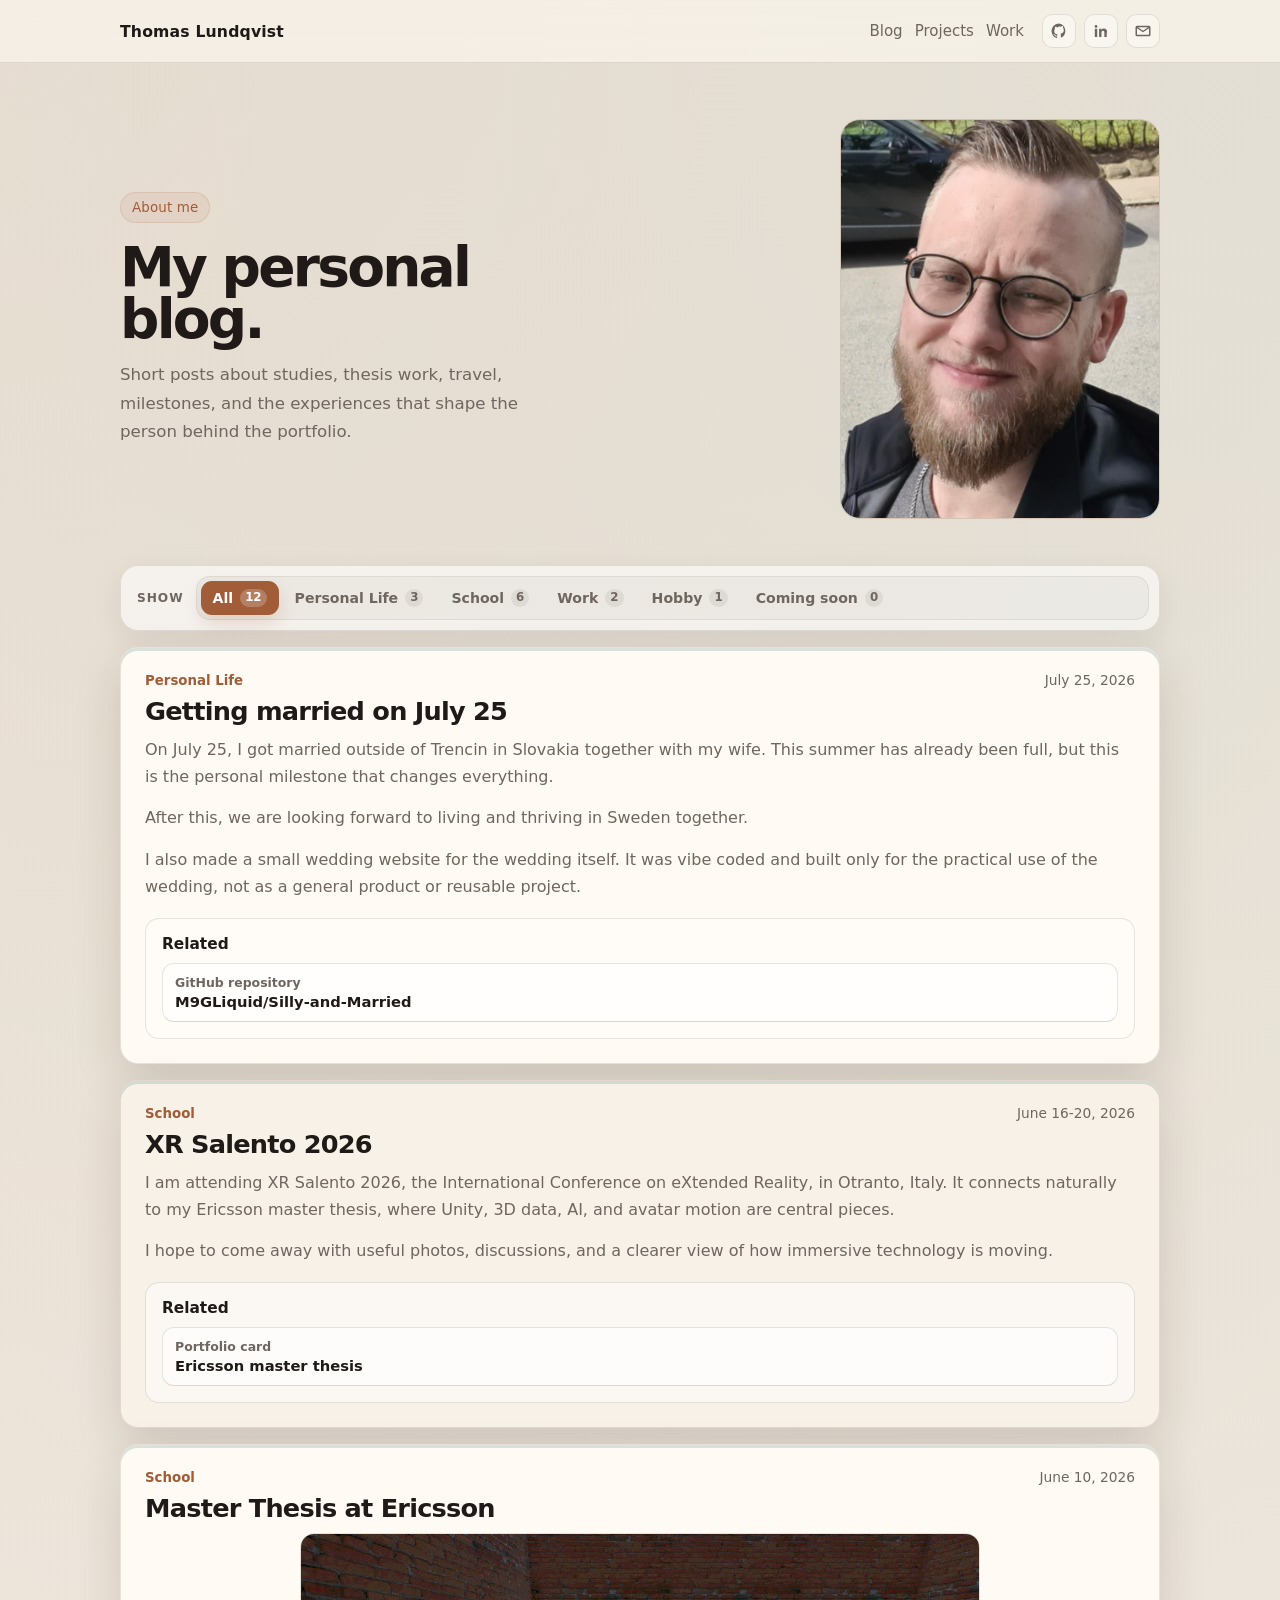
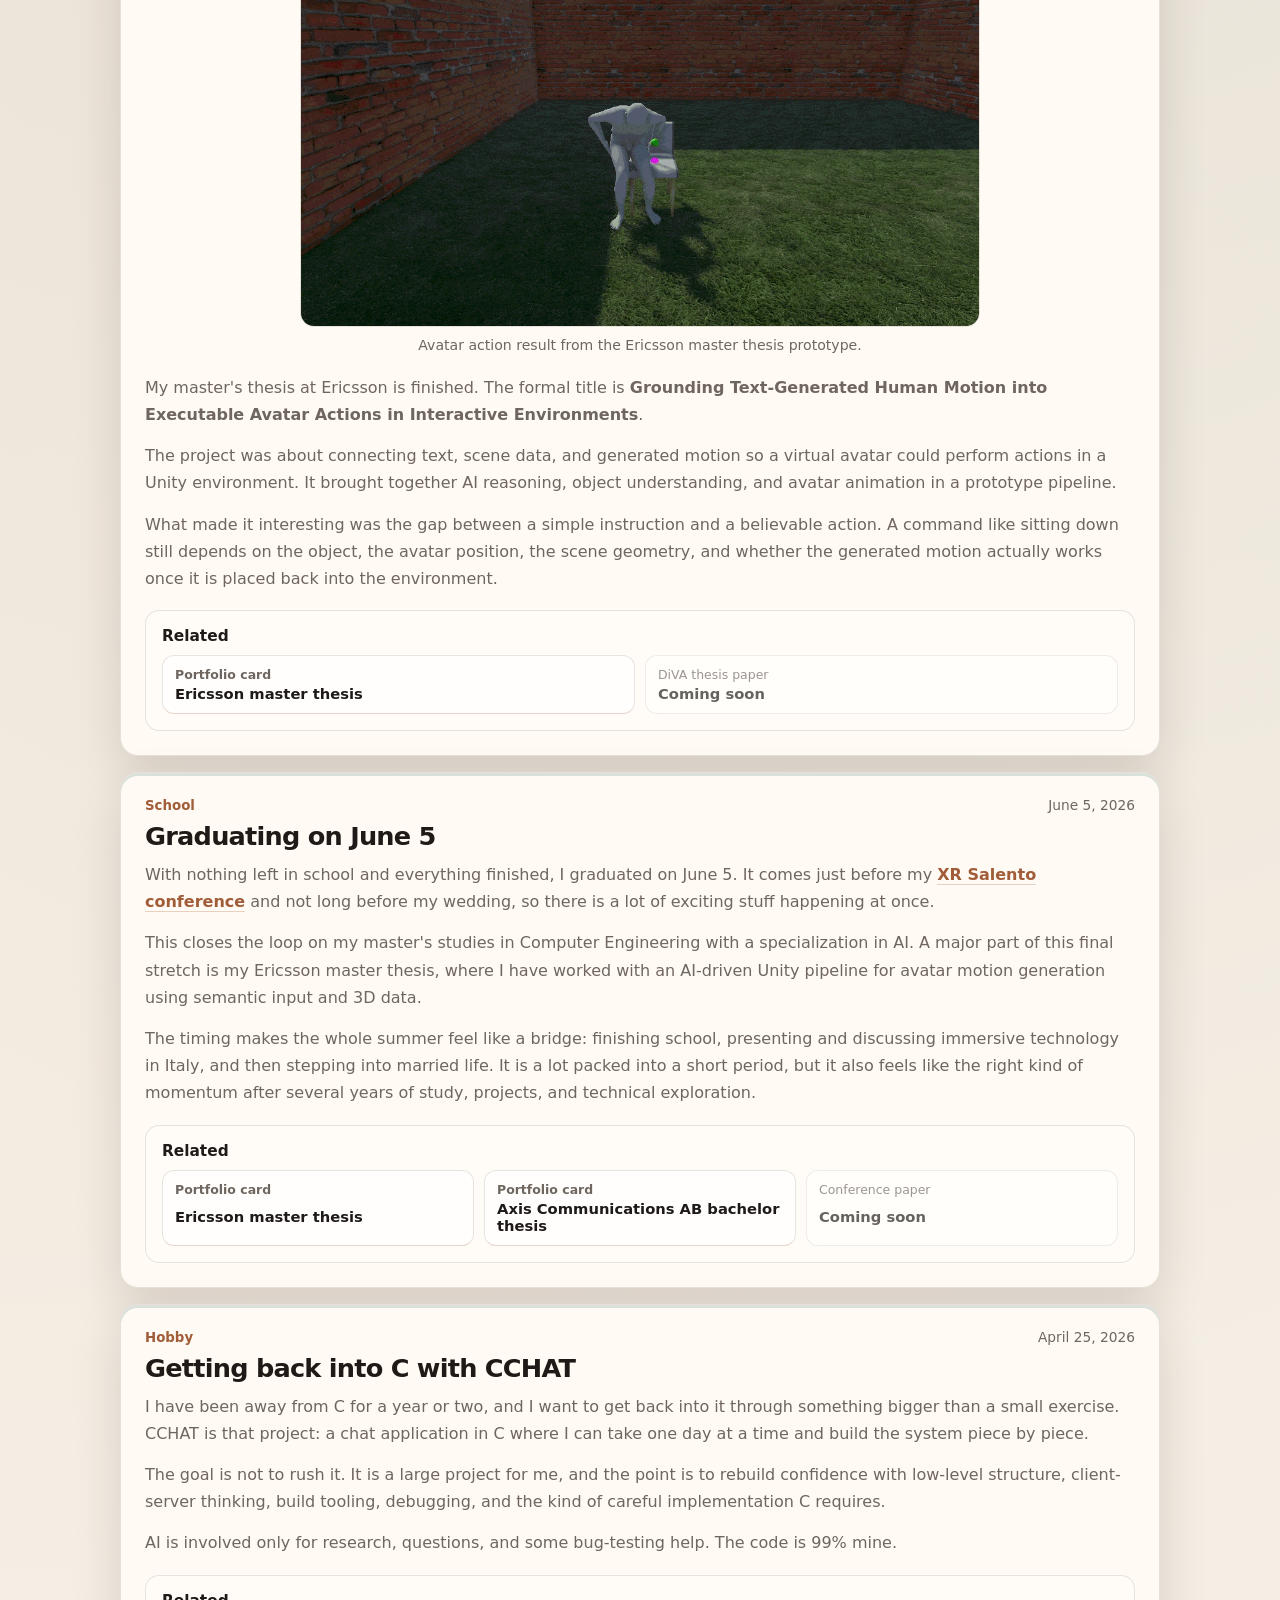
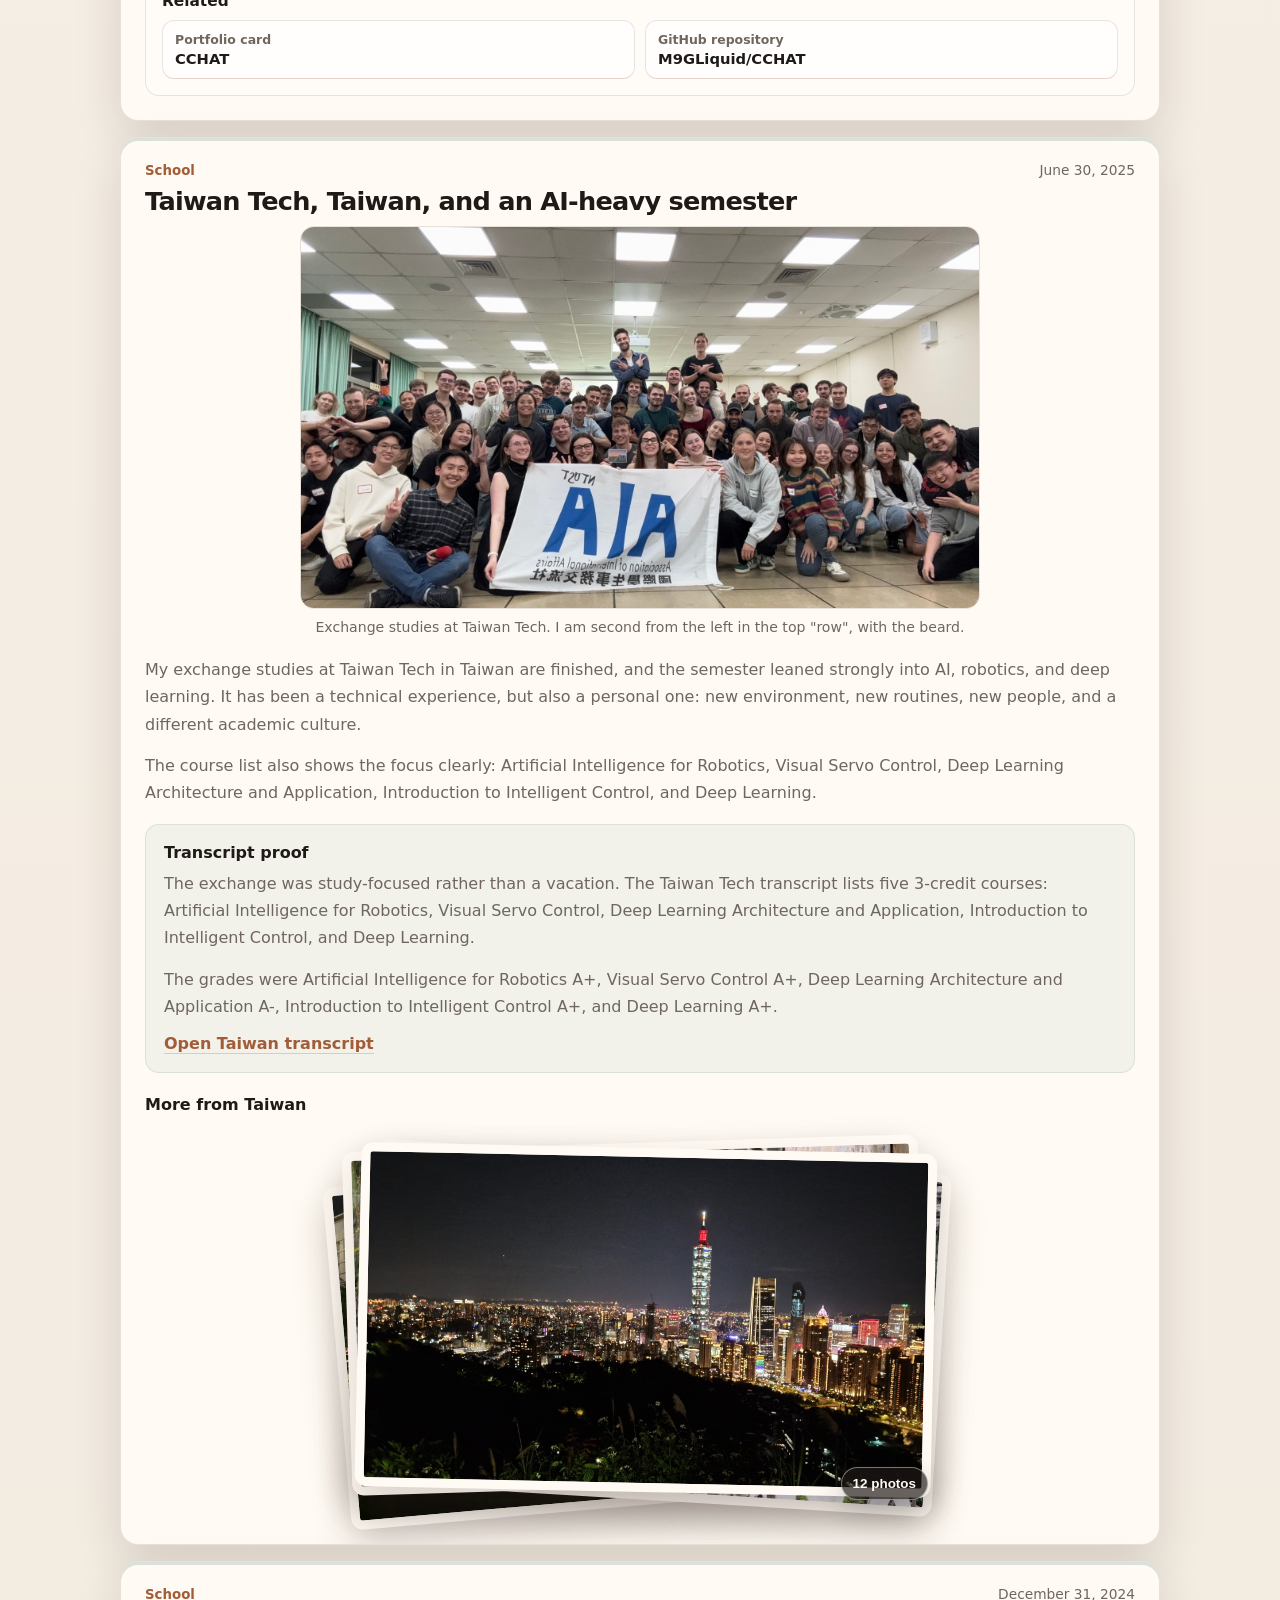
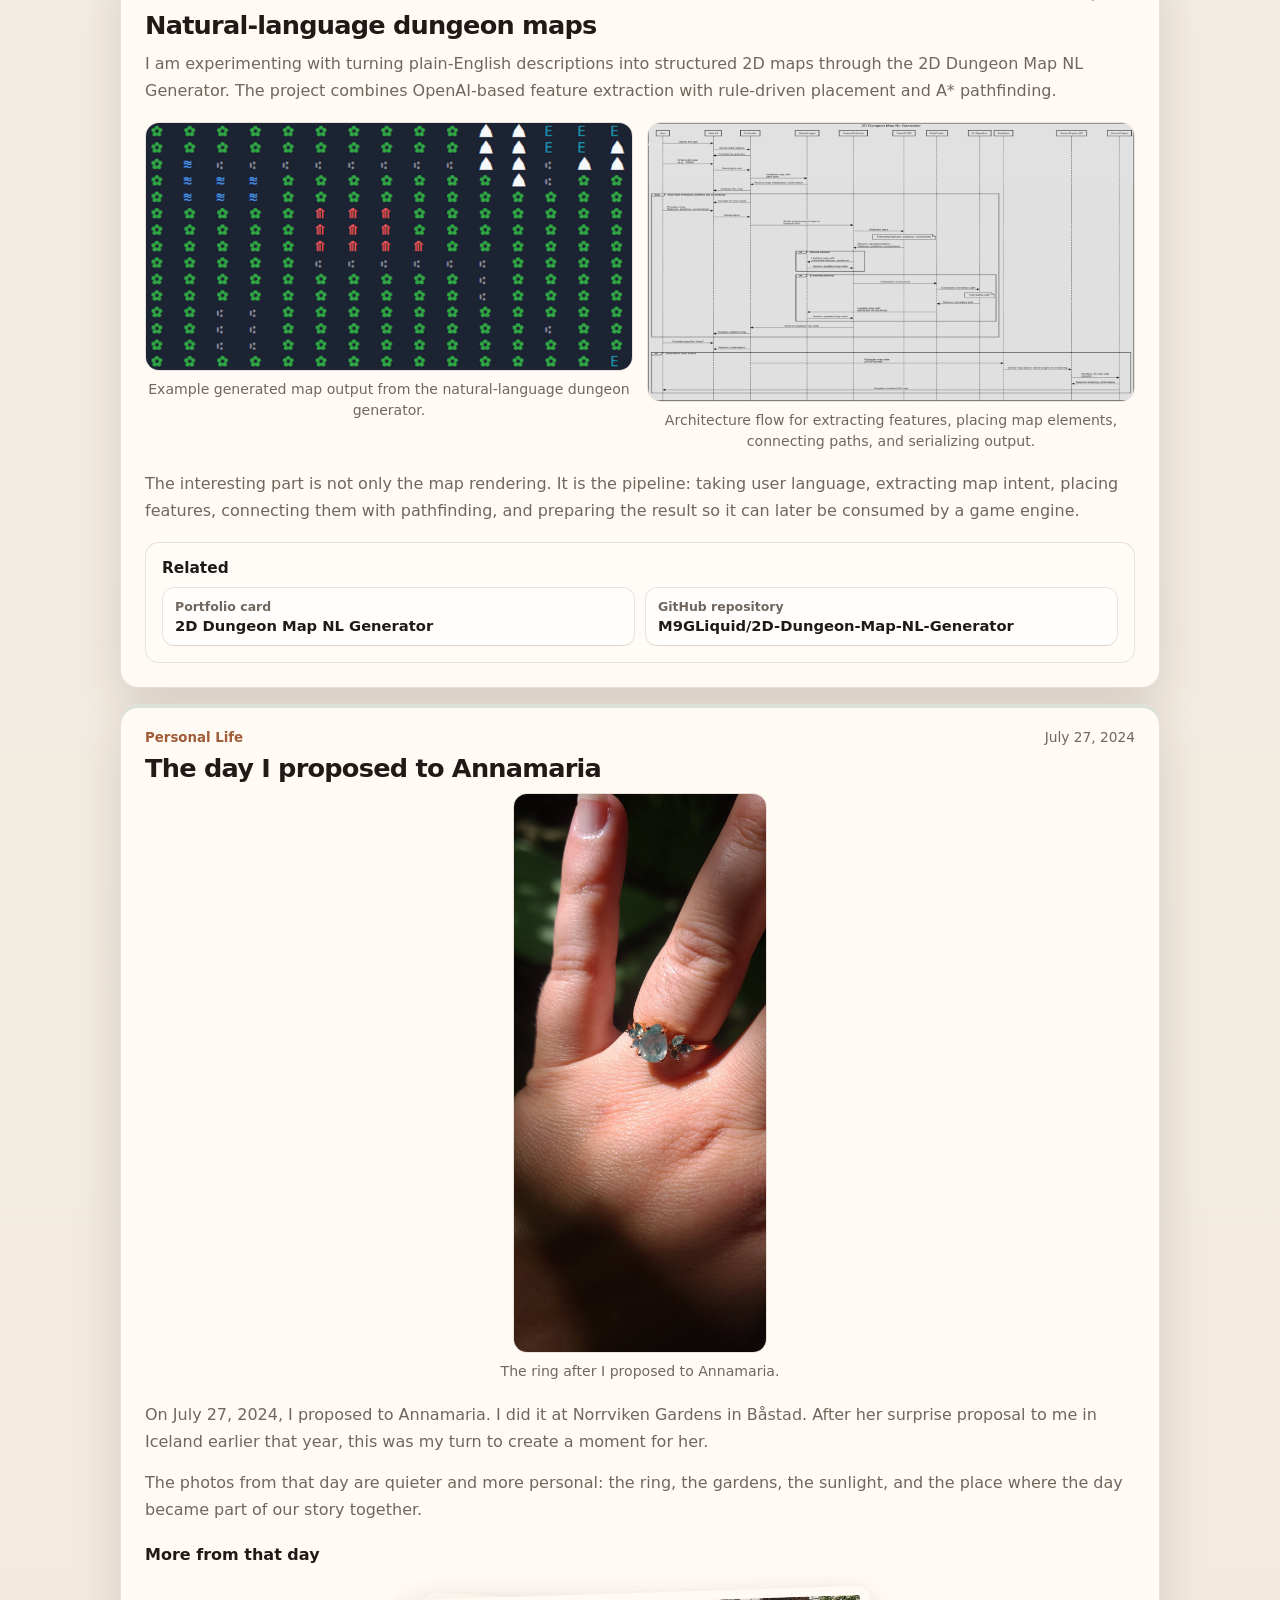
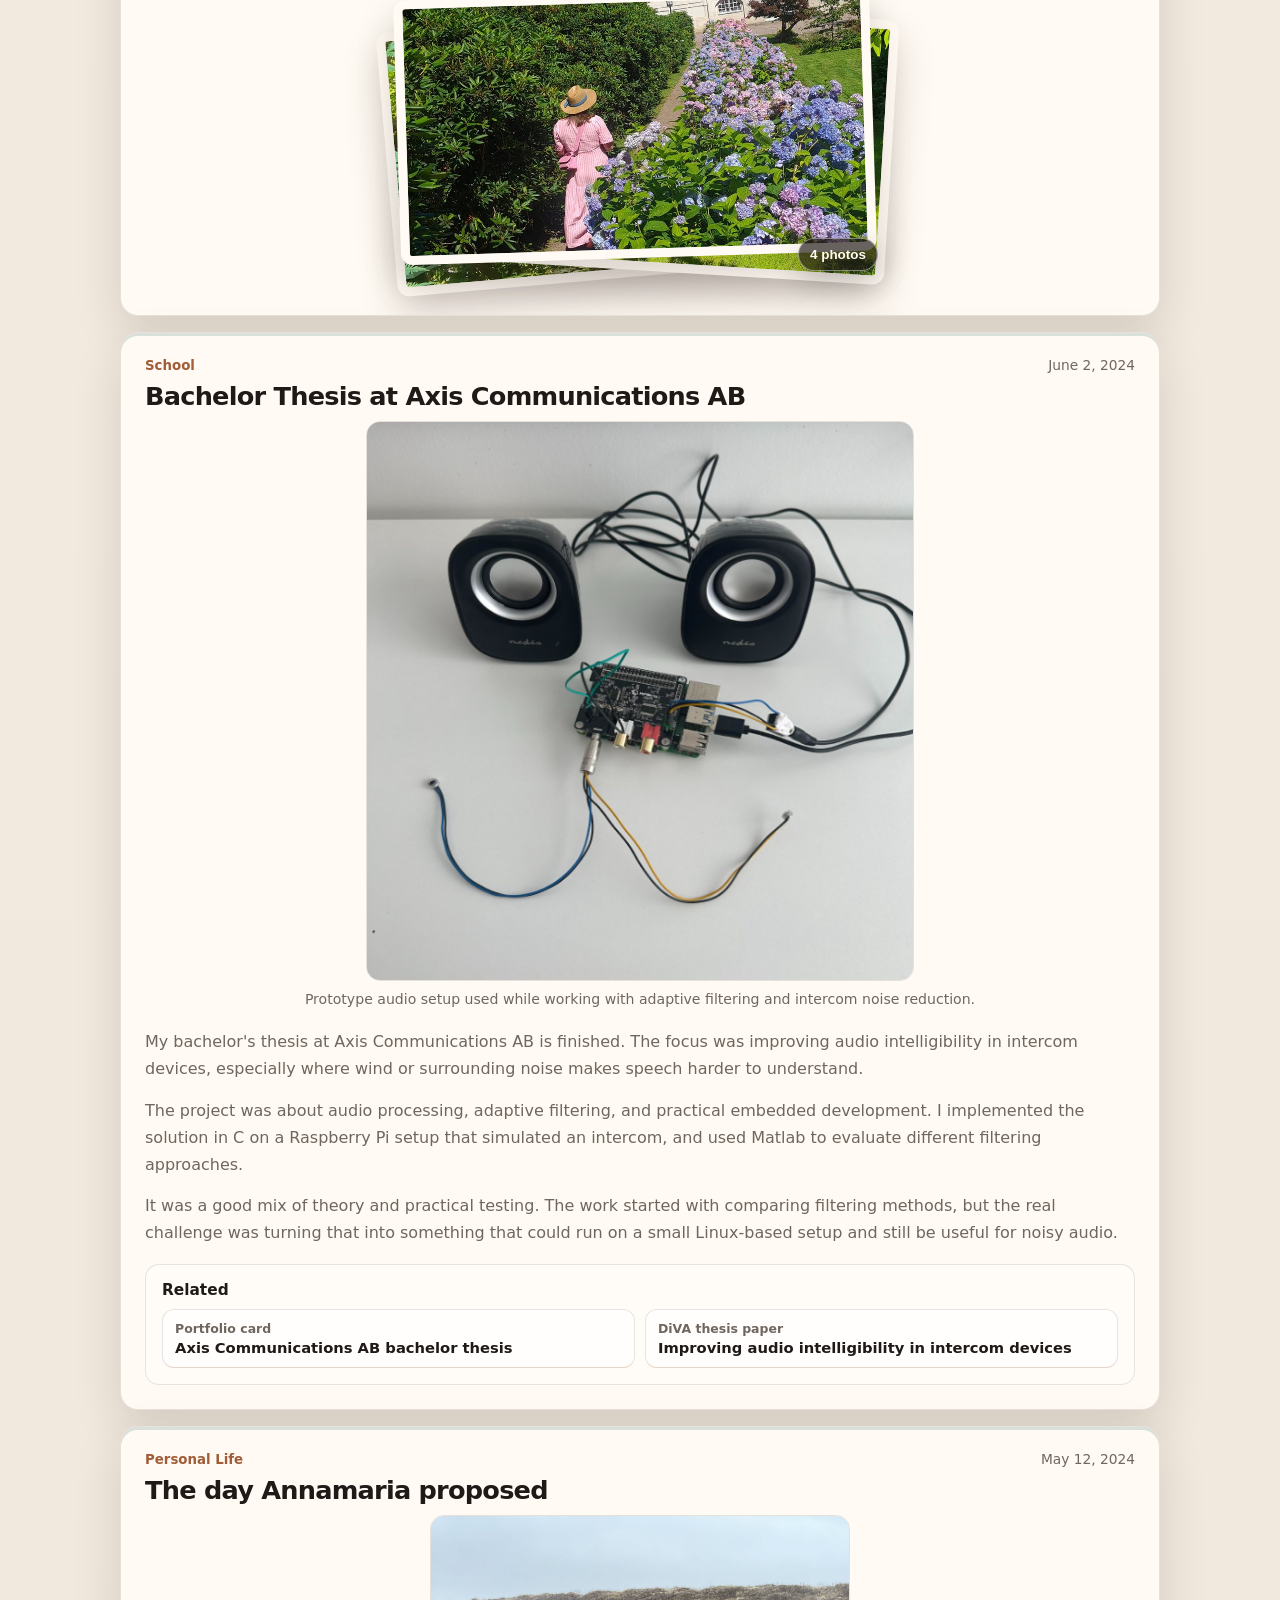
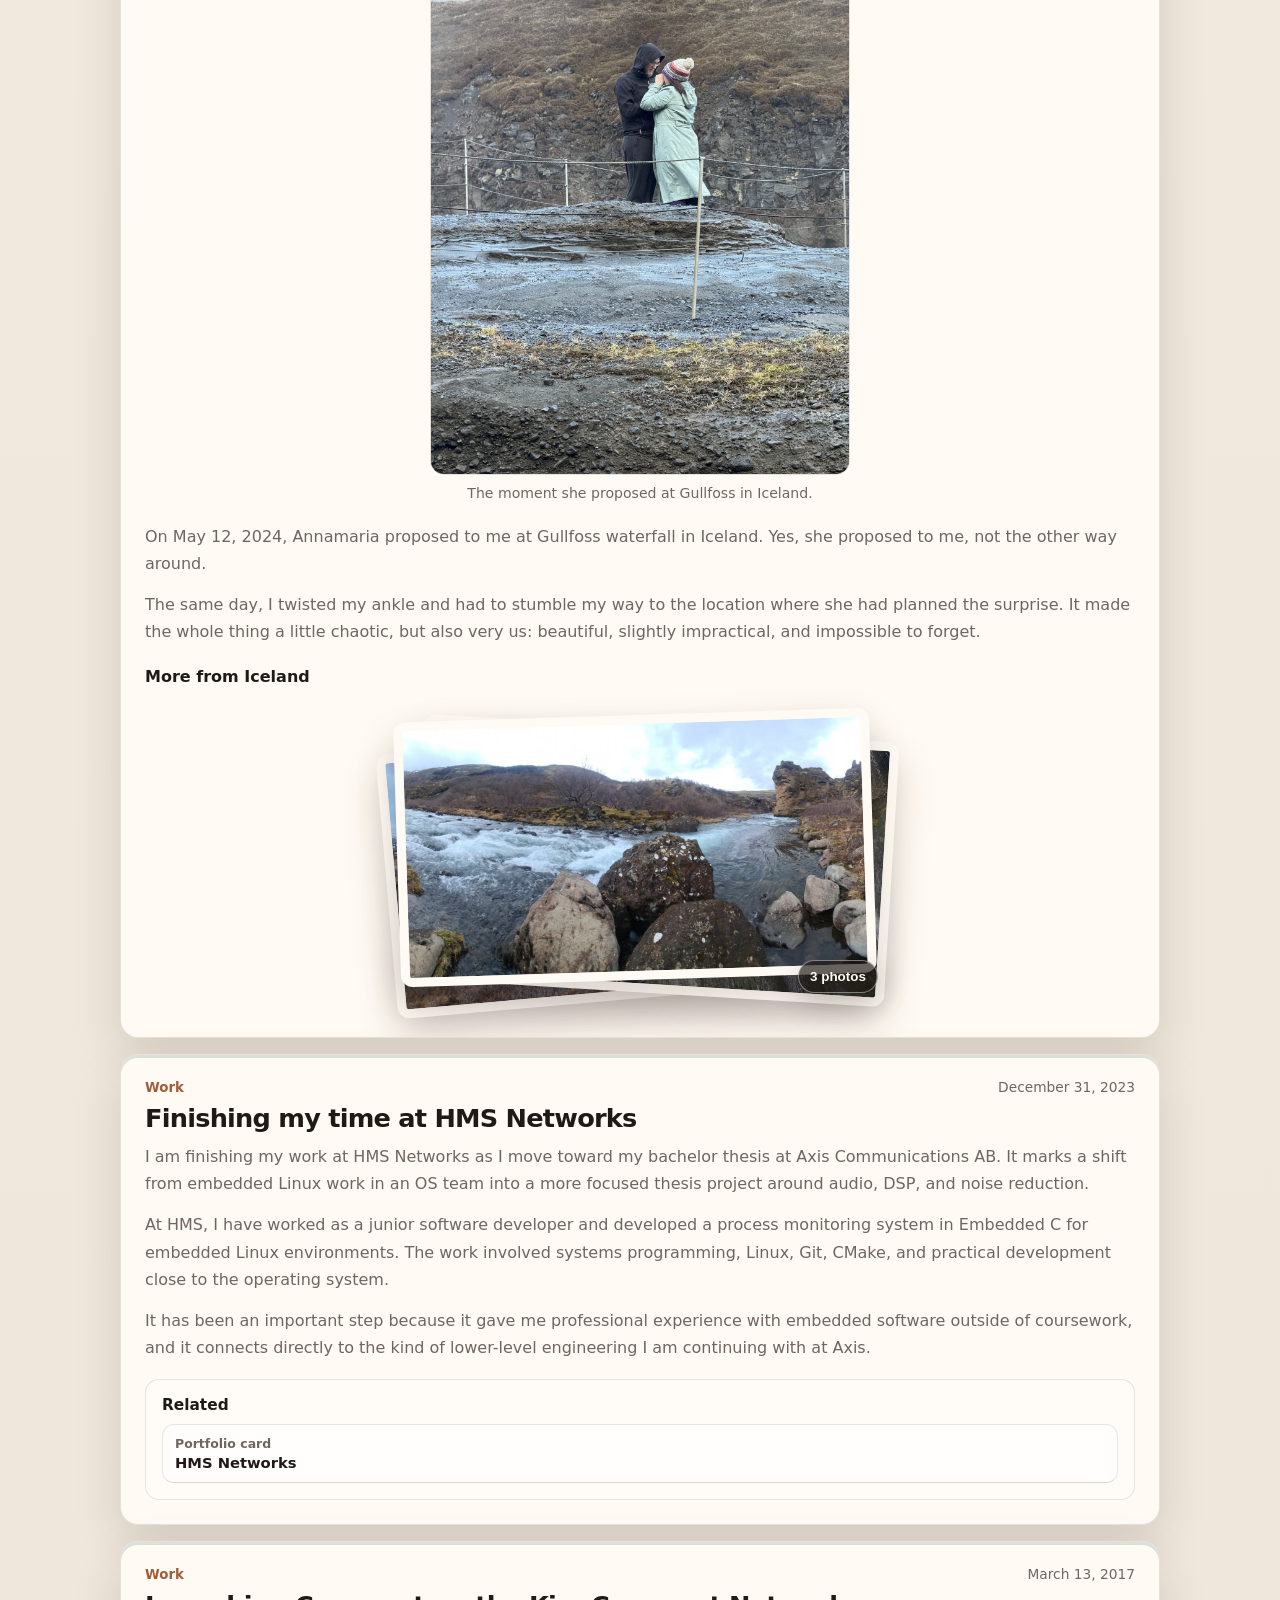
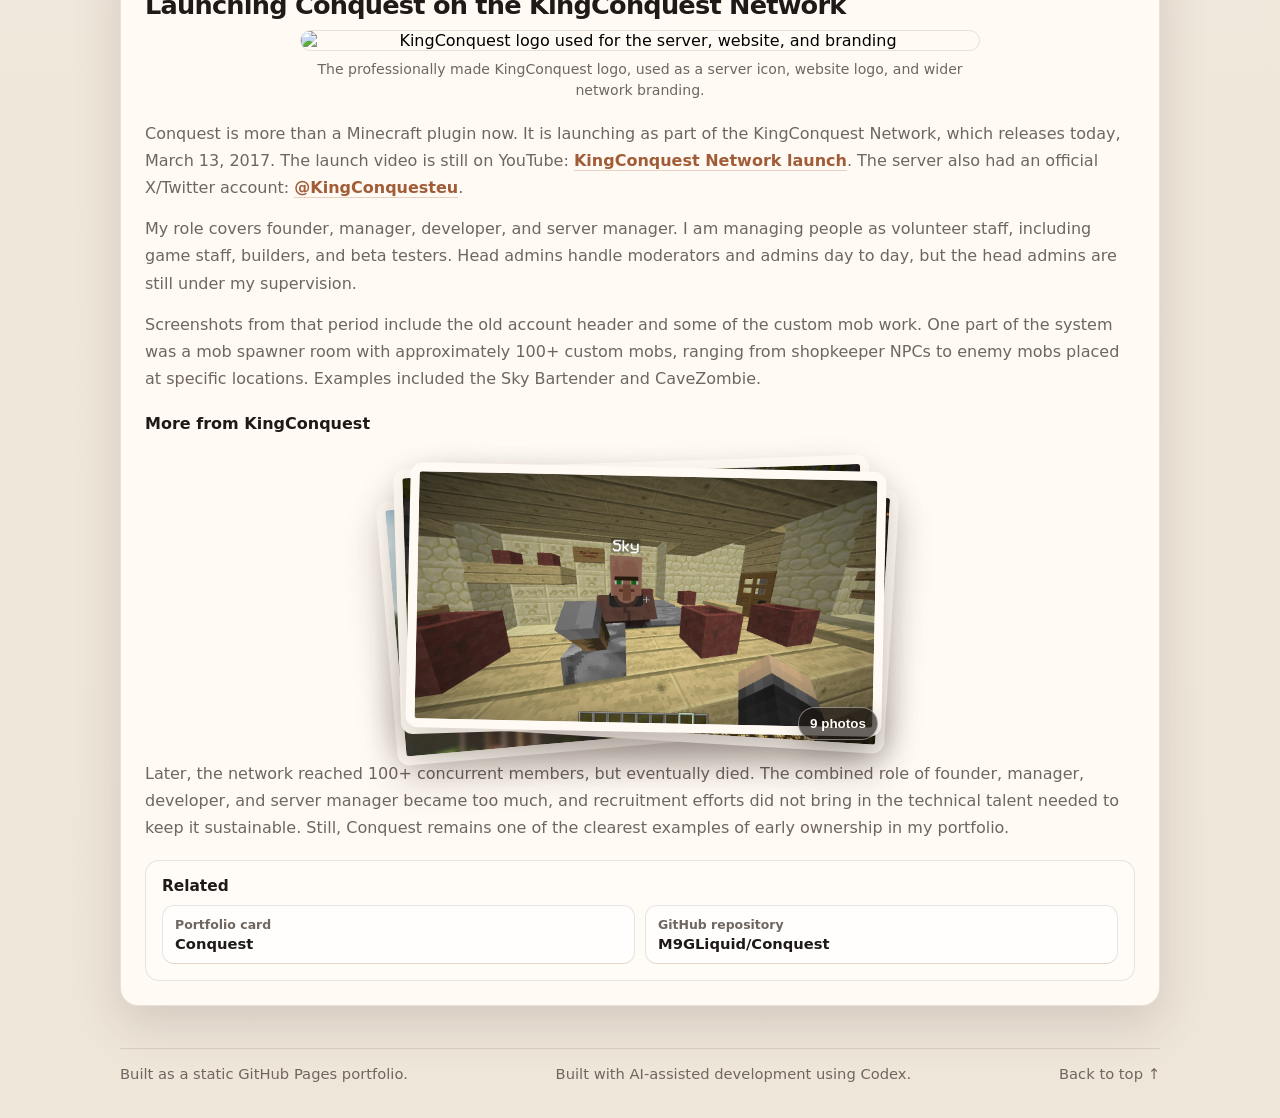
==== commit 13a12ac2: "fix(blog): Point nav to blog page Update the shared header so the Blog navigation item opens the ded" ====
--- a/about.html
+++ b/about.html
@@ -431,7 +431,7 @@
   </div>
 
   <script type="module">
-    import { siteHeaderHtml } from './sections/header.js?v=20260518h';
+    import { siteHeaderHtml } from './sections/header.js?v=20260519a';
     import { footerHtml } from './sections/footer.js?v=20260518h';
 
     document.getElementById('siteHeader').innerHTML = siteHeaderHtml({
